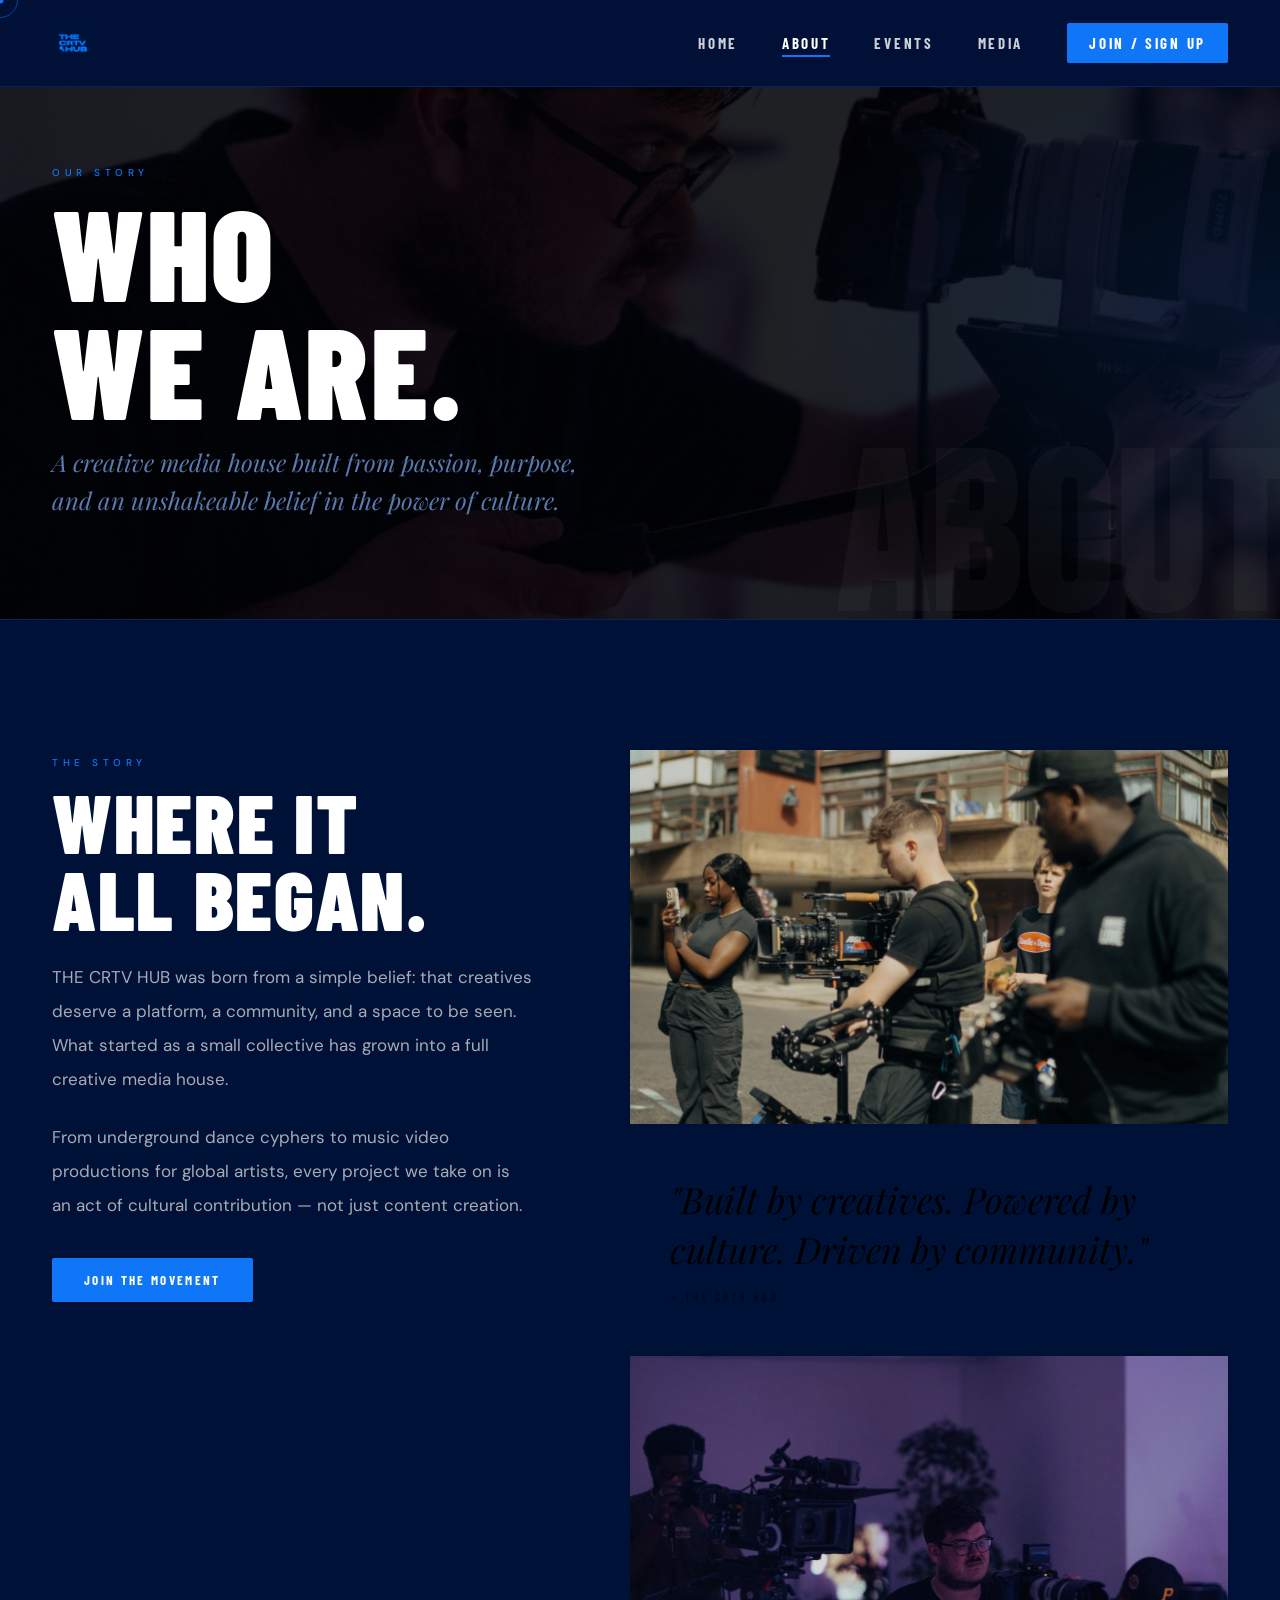
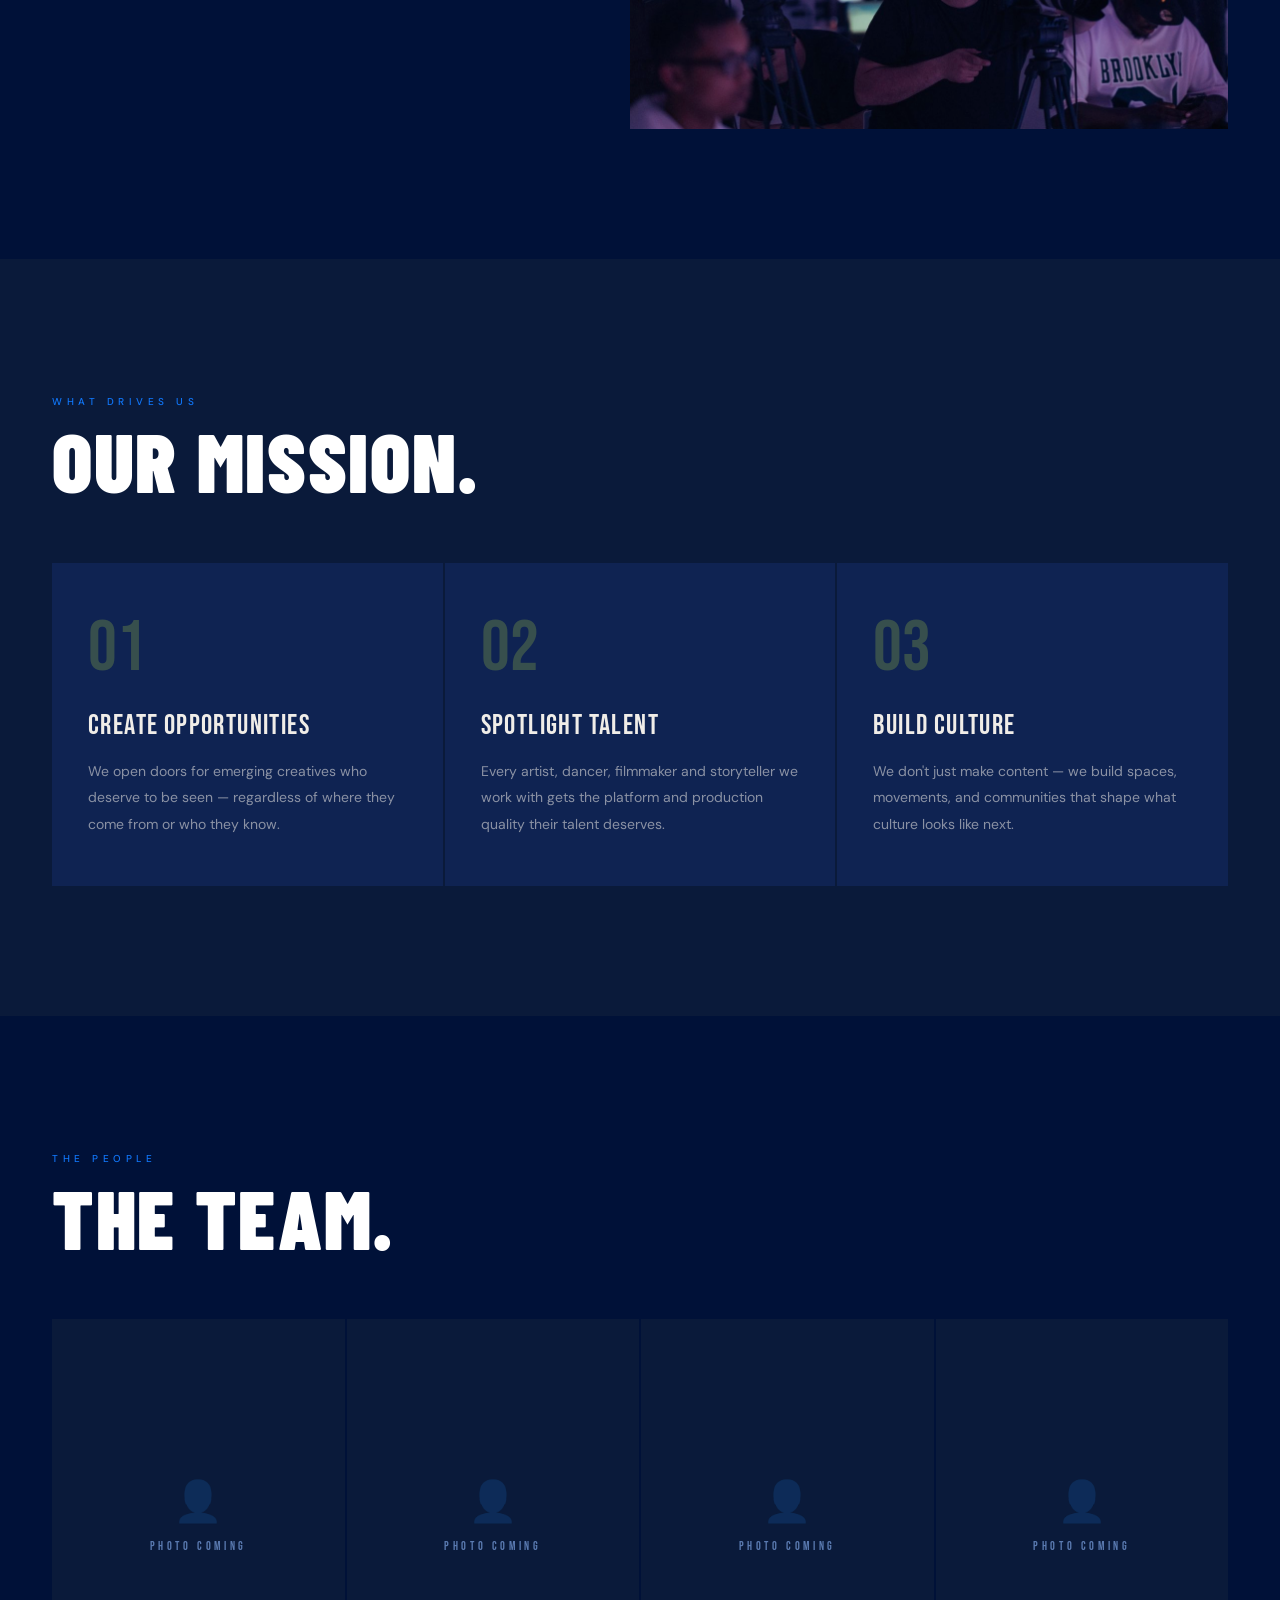
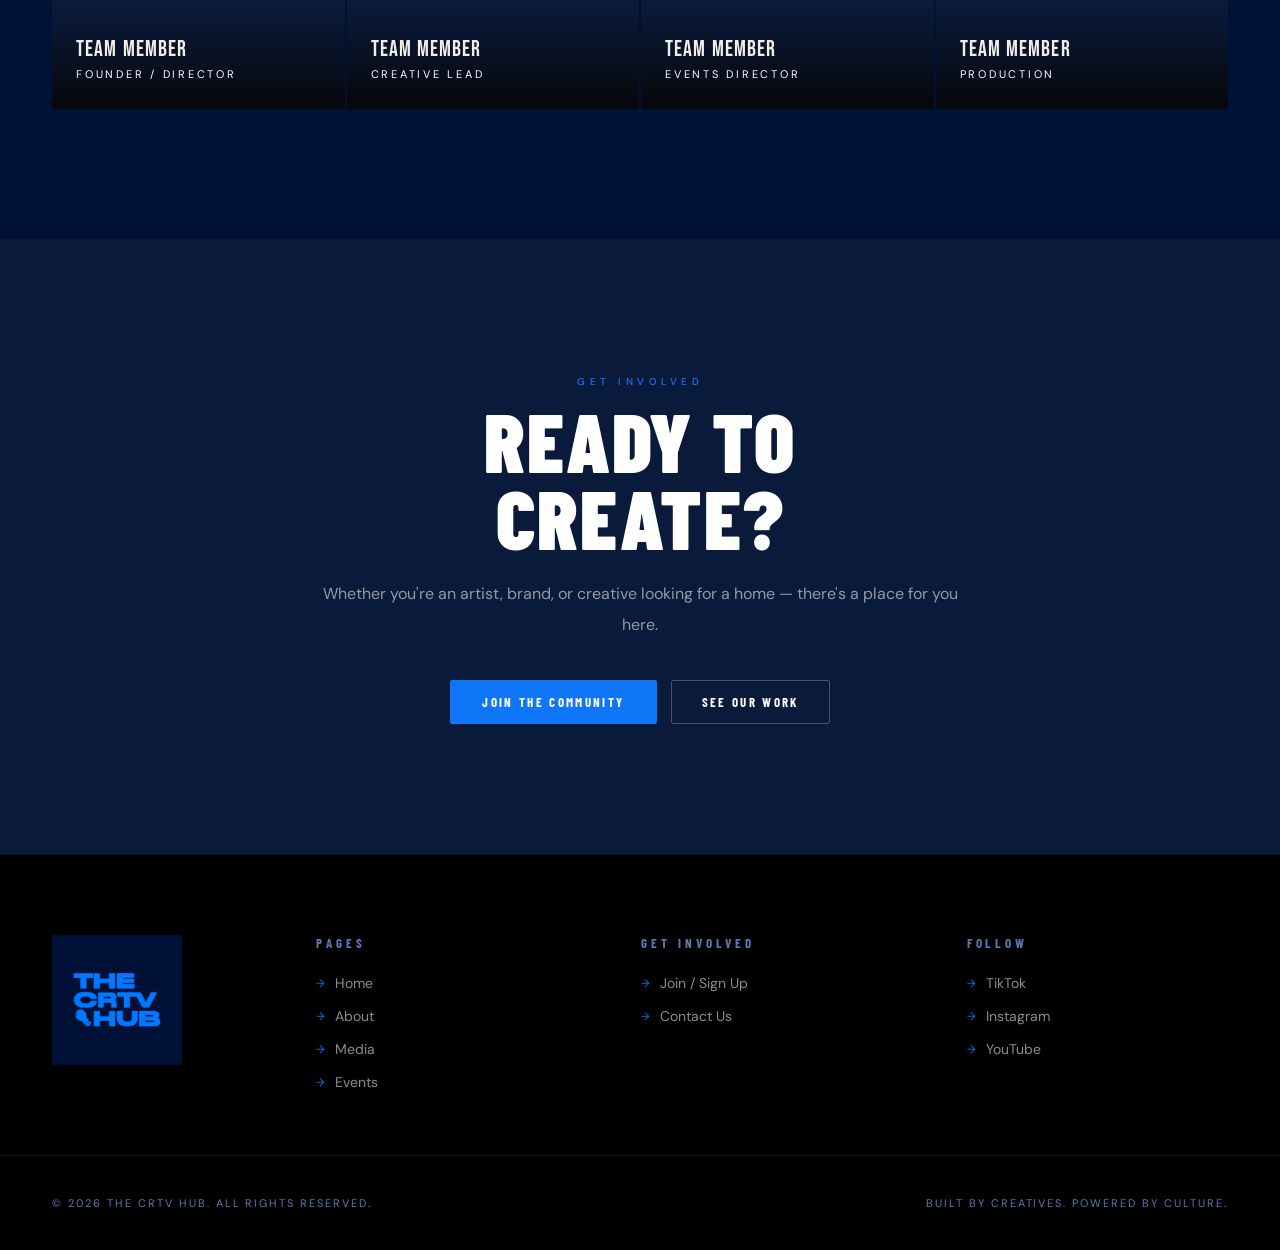
==== about.html @ 64f49d3c "Wire real photos into about.html" ====
<!DOCTYPE html>
<html lang="en">
<head>
<meta charset="UTF-8"><meta name="viewport" content="width=device-width, initial-scale=1.0">
<title>THE CRTV HUB — About</title>
<link rel="preconnect" href="https://fonts.googleapis.com">
<link href="https://fonts.googleapis.com/css2?family=Bebas+Neue&family=DM+Sans:wght@300;400;500&family=Playfair+Display:ital@1&display=swap" rel="stylesheet">
<link rel="stylesheet" href="shared.css">
<style>
#nav { background: rgba(6,6,6,.97); border-bottom: 1px solid var(--grey2); }
.page-hero { padding: 160px 0 100px; border-bottom: 1px solid var(--grey2); position:relative; overflow:hidden; }
.page-hero-bg { position:absolute; inset:0; background-size:cover; background-position:center; filter:brightness(.15); }
.page-hero-bg::after { content:''; position:absolute; inset:0; background:repeating-linear-gradient(0deg,transparent,transparent 2px,rgba(255,255,255,.012) 2px,rgba(255,255,255,.012) 4px); }
.page-hero-label { font-family:'Bebas Neue',sans-serif; font-size:clamp(120px,18vw,220px); line-height:.85; letter-spacing:.02em; text-transform:uppercase; color:rgba(240,237,232,.04); position:absolute; bottom:-20px; right:-10px; pointer-events:none; white-space:nowrap; }

/* STORY */
#story { padding:130px 0; }
.story-grid { display:grid; grid-template-columns:1fr 1.2fr; gap:80px; align-items:start; }
.story-text { position:sticky; top:130px; }
.story-text p { font-size:17px; line-height:2; color:rgba(240,237,232,.7); margin-top:24px; margin-bottom:24px; max-width:480px; }
.story-visual { display:flex; flex-direction:column; gap:2px; }
.story-img { width:100%; aspect-ratio:16/10; object-fit:cover; filter:brightness(.85); transition:filter .4s; }
.story-img:hover { filter:brightness(1); }
.story-quote { background:var(--lime); padding:48px 40px; }
.story-quote blockquote { font-family:'Playfair Display',serif; font-style:italic; font-size:clamp(22px,3vw,36px); color:var(--black); line-height:1.4; }
.story-quote cite { display:block; margin-top:16px; font-family:'Bebas Neue',sans-serif; font-size:12px; letter-spacing:.3em; color:rgba(0,0,0,.5); font-style:normal; }

/* MISSION */
#mission { background:var(--grey1); padding:130px 0; }
.mission-cols { display:grid; grid-template-columns:repeat(3,1fr); gap:2px; margin-top:64px; }
.mission-card { background:var(--grey2); padding:48px 36px; border-top:2px solid transparent; transition:border-color .3s; }
.mission-card:hover { border-color:var(--lime); }
.mission-num { font-family:'Bebas Neue',sans-serif; font-size:72px; color:rgba(216,255,62,.2); line-height:1; margin-bottom:24px; }
.mission-title { font-family:'Bebas Neue',sans-serif; font-size:28px; letter-spacing:.05em; color:var(--offwhite); margin-bottom:16px; }
.mission-body { font-size:14px; line-height:1.9; color:rgba(240,237,232,.55); }

/* TEAM */
#team { padding:130px 0; }
.team-grid { display:grid; grid-template-columns:repeat(4,1fr); gap:2px; margin-top:64px; }
.team-card { position:relative; overflow:hidden; aspect-ratio:3/4; }
.team-card img { width:100%; height:100%; object-fit:cover; filter:grayscale(.6) brightness(.8); transition:filter .4s,transform .5s; }
.team-card:hover img { filter:grayscale(0) brightness(.9); transform:scale(1.04); }
.team-info { position:absolute; bottom:0; left:0; right:0; padding:28px 24px; background:linear-gradient(to top,rgba(6,6,6,.92) 0%,transparent 100%); }
.team-name { font-family:'Bebas Neue',sans-serif; font-size:22px; letter-spacing:.05em; color:var(--offwhite); }
.team-role { font-size:11px; letter-spacing:.25em; text-transform:uppercase; color:var(--lime); margin-top:4px; }
.team-ph { width:100%; height:100%; object-fit:cover; }

/* PLACEHOLDER team card */
.team-ph-box { background:var(--grey1); aspect-ratio:3/4; display:flex; flex-direction:column; align-items:center; justify-content:center; gap:12px; }
.team-ph-box .ph-icon { font-size:40px; opacity:.2; }
.team-ph-box .ph-lbl { font-family:'Bebas Neue',sans-serif; font-size:12px; letter-spacing:.3em; color:var(--muted); }

/* JOIN CTA */
#about-cta { background:var(--grey1); padding:130px 0; text-align:center; }
.about-cta-inner { max-width:640px; margin:0 auto; }
.about-cta-inner p { font-size:16px; line-height:1.9; color:rgba(240,237,232,.6); margin:24px 0 40px; }
.btn-row { display:flex; gap:14px; justify-content:center; flex-wrap:wrap; }

@media(max-width:960px){
  .story-grid { grid-template-columns:1fr; gap:48px; }
  .story-text { position:static; }
  .mission-cols { grid-template-columns:1fr; }
  .team-grid { grid-template-columns:1fr 1fr; }
}
</style>
</head>
<body>
<div id="dot"></div><div id="ring"></div>
<nav id="nav" class="solid">
  <a class="nav-logo" href="index.html"><img src="assets/logo-primary-white.png"  alt="CRTV"></a>
  <ul class="nav-links">
    <li><a href="index.html">HOME</a></li><li><a href="about.html">ABOUT</a></li>
    <li><a href="events.html">EVENTS</a></li><li><a href="media.html">MEDIA</a></li>
    <li><a href="join.html" class="nav-cta">JOIN / SIGN UP</a></li>
  </ul>
  <div class="burger" id="burger"><span></span><span></span><span></span></div>
</nav>
<div id="mob-nav">
  <a href="index.html">HOME</a><a href="about.html">ABOUT</a>
  <a href="events.html">EVENTS</a><a href="media.html">MEDIA</a>
  <a href="join.html">JOIN / SIGN UP</a>
</div>

<!-- PAGE HERO -->
<section class="page-hero">
  <div class="page-hero-bg" style="background-image:url('assets/about-hero.jpg')"></div>
  <div class="container" style="position:relative;z-index:2;">
    <span class="eyebrow">Our Story</span>
    <h1 class="display-title" style="font-size:clamp(72px,10vw,140px);">Who<br>We Are.</h1>
    <p class="serif-sub" style="max-width:560px;">A creative media house built from passion, purpose, and an unshakeable belief in the power of culture.</p>
  </div>
  <div class="page-hero-label">ABOUT</div>
</section>

<!-- STORY -->
<section id="story">
  <div class="container">
    <div class="story-grid">
      <div class="story-text rev">
        <span class="eyebrow">The Story</span>
        <h2 class="display-title">Where it<br>all began.</h2>
        <p>THE CRTV HUB was born from a simple belief: that creatives deserve a platform, a community, and a space to be seen. What started as a small collective has grown into a full creative media house.</p>
        <p>From underground dance cyphers to music video productions for global artists, every project we take on is an act of cultural contribution — not just content creation.</p>
        <a href="join.html" class="btn-fill" style="margin-top:12px;">JOIN THE MOVEMENT</a>
      </div>
      <div class="story-visual rev d1">
        <img class="story-img" src="assets/about-1.jpg" alt="CRTV Story">
        <div class="story-quote">
          <blockquote>"Built by creatives. Powered by culture. Driven by community."</blockquote>
          <cite>— THE CRTV HUB</cite>
        </div>
        <img class="story-img" src="assets/about-2.jpg" alt="CRTV Culture">
      </div>
    </div>
  </div>
</section>

<!-- MISSION -->
<section id="mission">
  <div class="container">
    <div class="rev"><span class="eyebrow">What Drives Us</span><h2 class="display-title">Our Mission.</h2></div>
    <div class="mission-cols">
      <div class="mission-card rev">
        <div class="mission-num">01</div>
        <div class="mission-title">Create Opportunities</div>
        <div class="mission-body">We open doors for emerging creatives who deserve to be seen — regardless of where they come from or who they know.</div>
      </div>
      <div class="mission-card rev d1">
        <div class="mission-num">02</div>
        <div class="mission-title">Spotlight Talent</div>
        <div class="mission-body">Every artist, dancer, filmmaker and storyteller we work with gets the platform and production quality their talent deserves.</div>
      </div>
      <div class="mission-card rev d2">
        <div class="mission-num">03</div>
        <div class="mission-title">Build Culture</div>
        <div class="mission-body">We don't just make content — we build spaces, movements, and communities that shape what culture looks like next.</div>
      </div>
    </div>
  </div>
</section>

<!-- TEAM -->
<section id="team">
  <div class="container">
    <div class="rev"><span class="eyebrow">The People</span><h2 class="display-title">The Team.</h2></div>
    <div class="team-grid">
      <div class="team-card rev">
        <div class="team-ph-box"><div class="ph-icon">👤</div><div class="ph-lbl">PHOTO COMING</div></div>
        <div class="team-info"><div class="team-name">Team Member</div><div class="team-role">Founder / Director</div></div>
      </div>
      <div class="team-card rev d1">
        <div class="team-ph-box"><div class="ph-icon">👤</div><div class="ph-lbl">PHOTO COMING</div></div>
        <div class="team-info"><div class="team-name">Team Member</div><div class="team-role">Creative Lead</div></div>
      </div>
      <div class="team-card rev d2">
        <div class="team-ph-box"><div class="ph-icon">👤</div><div class="ph-lbl">PHOTO COMING</div></div>
        <div class="team-info"><div class="team-name">Team Member</div><div class="team-role">Events Director</div></div>
      </div>
      <div class="team-card rev d3">
        <div class="team-ph-box"><div class="ph-icon">👤</div><div class="ph-lbl">PHOTO COMING</div></div>
        <div class="team-info"><div class="team-name">Team Member</div><div class="team-role">Production</div></div>
      </div>
    </div>
  </div>
</section>

<!-- CTA -->
<section id="about-cta">
  <div class="about-cta-inner rev">
    <span class="eyebrow">Get Involved</span>
    <h2 class="display-title">Ready to<br>create?</h2>
    <p>Whether you're an artist, brand, or creative looking for a home — there's a place for you here.</p>
    <div class="btn-row">
      <a href="join.html" class="btn-fill">JOIN THE COMMUNITY</a>
      <a href="media.html" class="btn-ghost">SEE OUR WORK</a>
    </div>
  </div>
</section>

<!-- FOOTER -->
<footer>
  <div class="footer-inner">
    <div class="footer-logo"><img src="assets/logo-primary-white.png"  alt="CRTV Hub"></div>
    <div class="ft-col"><h5>PAGES</h5><ul><li><a href="index.html">Home</a></li><li><a href="about.html">About</a></li><li><a href="media.html">Media</a></li><li><a href="events.html">Events</a></li></ul></div>
    <div class="ft-col"><h5>GET INVOLVED</h5><ul><li><a href="join.html">Join / Sign Up</a></li><li><a href="mailto:thecreativehub.hq@gmail.com">Contact Us</a></li></ul></div>
    <div class="ft-col"><h5>FOLLOW</h5><ul><li><a href="http://tiktok.com/@thecreativehubagency" target="_blank">TikTok</a></li><li><a href="https://www.instagram.com/thecrtvhubuk" target="_blank">Instagram</a></li><li><a href="https://www.youtube.com/@thecrtvhub" target="_blank">YouTube</a></li></ul></div>
  </div>
  <div class="footer-bottom"><span class="ft-copy">© 2026 The CRTV Hub. All rights reserved.</span><span class="ft-copy">Built by Creatives. Powered by Culture.</span></div>
</footer>
<script src="shared.js"></script>
</body></html>
---- shared.css ----
/* ── CRTV HUB — SHARED STYLES ── */
/* Brand Bible colours: #001138 (dark navy), #1076F8 (electric blue), #fff, #000 */
/* Fonts: Stretch Pro (display) → Barlow Condensed Bold as web fallback, Made Outer Sans → DM Sans */

@import url('https://fonts.googleapis.com/css2?family=Barlow+Condensed:wght@700;800;900&family=DM+Sans:ital,wght@0,300;0,400;0,500;1,300&family=Playfair+Display:ital@1&display=swap');

*, *::before, *::after { margin: 0; padding: 0; box-sizing: border-box; }
html { scroll-behavior: smooth; }

:root {
  --navy:     #001138;
  --blue:     #1076F8;
  --blue-dim: #0a55c4;
  --blue-glow:rgba(16,118,248,.18);
  --white:    #ffffff;
  --offwhite: #f0ede8;
  --black:    #000000;
  --grey1:    #0a1a3a;   /* dark navy tint */
  --grey2:    #0f2352;   /* mid navy */
  --grey3:    #1a3370;   /* lighter navy */
  --muted:    #5a7ab0;   /* desaturated blue */
  --accent:   var(--blue);
}

body {
  background: var(--navy);
  color: var(--white);
  font-family: 'DM Sans', sans-serif;
  overflow-x: hidden;
  cursor: none;
}
a { text-decoration: none; color: inherit; }
img { display: block; max-width: 100%; }

/* ── CURSOR ── */
#dot {
  width: 7px; height: 7px; background: var(--blue);
  border-radius: 50%; position: fixed; top: 0; left: 0;
  pointer-events: none; z-index: 9999;
  transform: translate(-50%,-50%);
}
#ring {
  width: 36px; height: 36px;
  border: 1.5px solid rgba(16,118,248,.5);
  border-radius: 50%; position: fixed; top: 0; left: 0;
  pointer-events: none; z-index: 9998;
  transform: translate(-50%,-50%);
  transition: width .25s, height .25s, border-color .25s;
}
body.hovering #ring { width: 58px; height: 58px; border-color: var(--blue); }

/* ── NAV ── */
#nav {
  position: fixed; top: 0; left: 0; right: 0; z-index: 500;
  display: flex; align-items: center; justify-content: space-between;
  padding: 22px 52px;
  background: linear-gradient(to bottom, rgba(0,17,56,.95) 0%, transparent 100%);
  transition: background .35s, padding .35s;
}
#nav.scrolled {
  background: rgba(0,17,56,.98);
  padding: 14px 52px;
  border-bottom: 1px solid rgba(16,118,248,.2);
}
#nav.solid {
  background: rgba(0,17,56,.98);
  border-bottom: 1px solid rgba(16,118,248,.2);
}
.nav-logo img { height: 42px; }
.nav-links { display: flex; align-items: center; list-style: none; gap: 44px; }
.nav-links a {
  font-family: 'Barlow Condensed', sans-serif;
  font-weight: 700; font-size: 15px; letter-spacing: .18em;
  text-transform: uppercase;
  color: rgba(255,255,255,.8); position: relative; transition: color .2s;
}
.nav-links a::after {
  content: ''; position: absolute; bottom: -5px; left: 0;
  height: 2px; width: 0; background: var(--blue); transition: width .3s;
}
.nav-links a:hover, .nav-links a.active { color: var(--white); }
.nav-links a:hover::after, .nav-links a.active::after { width: 100%; }
.nav-cta {
  background: var(--blue) !important;
  color: var(--white) !important;
  padding: 11px 22px !important;
  border-radius: 2px;
}
.nav-cta::after { display: none !important; }
.nav-cta:hover { background: var(--blue-dim) !important; opacity: 1 !important; }

/* hamburger */
.burger { display: none; flex-direction: column; gap: 5px; cursor: none; }
.burger span { display: block; width: 22px; height: 2px; background: var(--white); transition: all .3s; }
.burger.open span:nth-child(1) { transform: rotate(45deg) translate(5px,5px); }
.burger.open span:nth-child(2) { opacity: 0; }
.burger.open span:nth-child(3) { transform: rotate(-45deg) translate(5px,-5px); }

/* mobile nav */
#mob-nav {
  display: none; position: fixed; inset: 0;
  background: var(--navy); z-index: 490;
  flex-direction: column; align-items: center; justify-content: center; gap: 28px;
}
#mob-nav.open { display: flex; }
#mob-nav a {
  font-family: 'Barlow Condensed', sans-serif;
  font-weight: 800; font-size: 52px; letter-spacing: .04em;
  text-transform: uppercase; color: var(--white); transition: color .2s;
}
#mob-nav a:hover { color: var(--blue); }

/* ── FOOTER ── */
footer {
  background: var(--black);
  padding: 80px 0 40px;
  border-top: 1px solid rgba(16,118,248,.2);
}
.footer-inner {
  max-width: 1380px; margin: 0 auto; padding: 0 52px;
  display: grid; grid-template-columns: 200px 1fr 1fr 1fr;
  gap: 64px; padding-bottom: 64px; margin-bottom: 40px;
  border-bottom: 1px solid rgba(255,255,255,.08);
}
.footer-logo img { width: 130px; }
.ft-col h5 {
  font-family: 'Barlow Condensed', sans-serif;
  font-weight: 700; font-size: 13px; letter-spacing: .3em;
  text-transform: uppercase; color: var(--muted); margin-bottom: 20px;
}
.ft-col ul { list-style: none; display: flex; flex-direction: column; gap: 12px; }
.ft-col a {
  font-size: 14px; color: rgba(255,255,255,.55);
  display: inline-flex; align-items: center; gap: 10px; transition: color .2s, gap .2s;
}
.ft-col a::before { content: '→'; font-size: 11px; color: var(--blue); }
.ft-col a:hover { color: var(--blue); gap: 16px; }
.footer-bottom {
  max-width: 1380px; margin: 0 auto; padding: 0 52px;
  display: flex; align-items: center; justify-content: space-between;
}
.ft-copy {
  font-size: 11px; letter-spacing: .18em;
  text-transform: uppercase; color: var(--muted);
}

/* ── TICKER ── */
.ticker-wrap {
  overflow: hidden;
  border-top: 1px solid rgba(16,118,248,.25);
  border-bottom: 1px solid rgba(16,118,248,.25);
  padding: 13px 0;
}
.ticker-wrap.inv { background: var(--blue); border-color: var(--blue); }
.ticker-row { display: flex; white-space: nowrap; animation: roll 22s linear infinite; }
.ticker-wrap.inv .ticker-row { animation-direction: reverse; animation-duration: 16s; }
@keyframes roll { to { transform: translateX(-50%); } }
.t-item {
  font-family: 'Barlow Condensed', sans-serif;
  font-weight: 700; font-size: 14px; letter-spacing: .28em;
  text-transform: uppercase;
  color: rgba(16,118,248,.5);
  padding: 0 28px;
  display: inline-flex; align-items: center; gap: 28px;
}
.t-item::after { content: '◆'; font-size: 7px; color: var(--blue); }
.ticker-wrap.inv .t-item { color: rgba(0,17,56,.7); }
.ticker-wrap.inv .t-item::after { color: rgba(0,17,56,.4); }

/* ── SHARED UTILS ── */
.container { max-width: 1380px; margin: 0 auto; padding: 0 52px; }
.eyebrow {
  display: inline-block; font-family: 'DM Sans', sans-serif;
  font-size: 10px; font-weight: 500; letter-spacing: .45em;
  text-transform: uppercase; color: var(--blue); margin-bottom: 14px;
}
.display-title {
  font-family: 'Barlow Condensed', sans-serif;
  font-weight: 900;
  font-size: clamp(48px, 6.5vw, 96px);
  line-height: .92; letter-spacing: .02em; text-transform: uppercase;
}
.serif-sub {
  font-family: 'Playfair Display', serif; font-style: italic;
  font-size: clamp(17px, 2vw, 24px); color: var(--muted);
  margin-top: 14px; line-height: 1.6;
}

/* BUTTONS */
.btn-fill {
  font-family: 'Barlow Condensed', sans-serif;
  font-weight: 700; font-size: 13px; letter-spacing: .18em; text-transform: uppercase;
  color: var(--white); background: var(--blue);
  padding: 14px 32px;
  display: inline-flex; align-items: center; gap: 8px; cursor: none;
  position: relative; overflow: hidden; transition: transform .2s, background .2s;
  border-radius: 2px;
}
.btn-fill::after {
  content: ''; position: absolute; inset: 0;
  background: rgba(255,255,255,.2);
  transform: translateX(-110%) skewX(-15deg);
  transition: transform .35s;
}
.btn-fill:hover::after { transform: translateX(110%) skewX(-15deg); }
.btn-fill:hover { transform: scale(1.03); background: var(--blue-dim); }

.btn-ghost {
  font-family: 'Barlow Condensed', sans-serif;
  font-weight: 700; font-size: 13px; letter-spacing: .18em; text-transform: uppercase;
  color: var(--white);
  border: 1.5px solid rgba(255,255,255,.25);
  padding: 13px 30px;
  display: inline-flex; align-items: center; gap: 8px; cursor: none;
  transition: border-color .25s, color .25s; border-radius: 2px;
}
.btn-ghost:hover { border-color: var(--blue); color: var(--blue); }

/* PAGE HERO (inner pages) */
.page-hero {
  padding: 160px 0 90px;
  border-bottom: 1px solid rgba(16,118,248,.2);
  position: relative; overflow: hidden;
  background: linear-gradient(135deg, var(--navy) 0%, #001a4a 100%);
}
.page-hero::after {
  content: '';
  position: absolute; top: 0; right: 0; bottom: 0; width: 40%;
  background: radial-gradient(ellipse at right center, rgba(16,118,248,.15) 0%, transparent 70%);
  pointer-events: none;
}
.page-hero-label {
  font-family: 'Barlow Condensed', sans-serif;
  font-weight: 900;
  font-size: clamp(100px, 18vw, 220px);
  line-height: .85; letter-spacing: .02em; text-transform: uppercase;
  color: rgba(16,118,248,.06);
  position: absolute; bottom: -20px; right: -10px;
  pointer-events: none; white-space: nowrap;
}

/* SCROLL REVEAL */
.rev { opacity: 0; transform: translateY(36px); transition: opacity .8s ease, transform .8s ease; }
.rev.in { opacity: 1; transform: none; }
.rev.d1 { transition-delay: .12s; }
.rev.d2 { transition-delay: .24s; }
.rev.d3 { transition-delay: .36s; }

/* CARD BASE */
.card-dark {
  background: var(--grey1);
  border: 1px solid rgba(16,118,248,.1);
  transition: border-color .3s, background .3s;
}
.card-dark:hover { border-color: rgba(16,118,248,.4); background: var(--grey2); }

/* RESPONSIVE */
@media (max-width: 960px) {
  #nav, #nav.scrolled { padding: 16px 24px; }
  .nav-links { display: none; }
  .burger { display: flex; }
  .container { padding: 0 24px; }
  .footer-inner { grid-template-columns: 1fr 1fr; gap: 40px; padding-left: 24px; padding-right: 24px; }
  .footer-bottom { padding: 0 24px; }
}
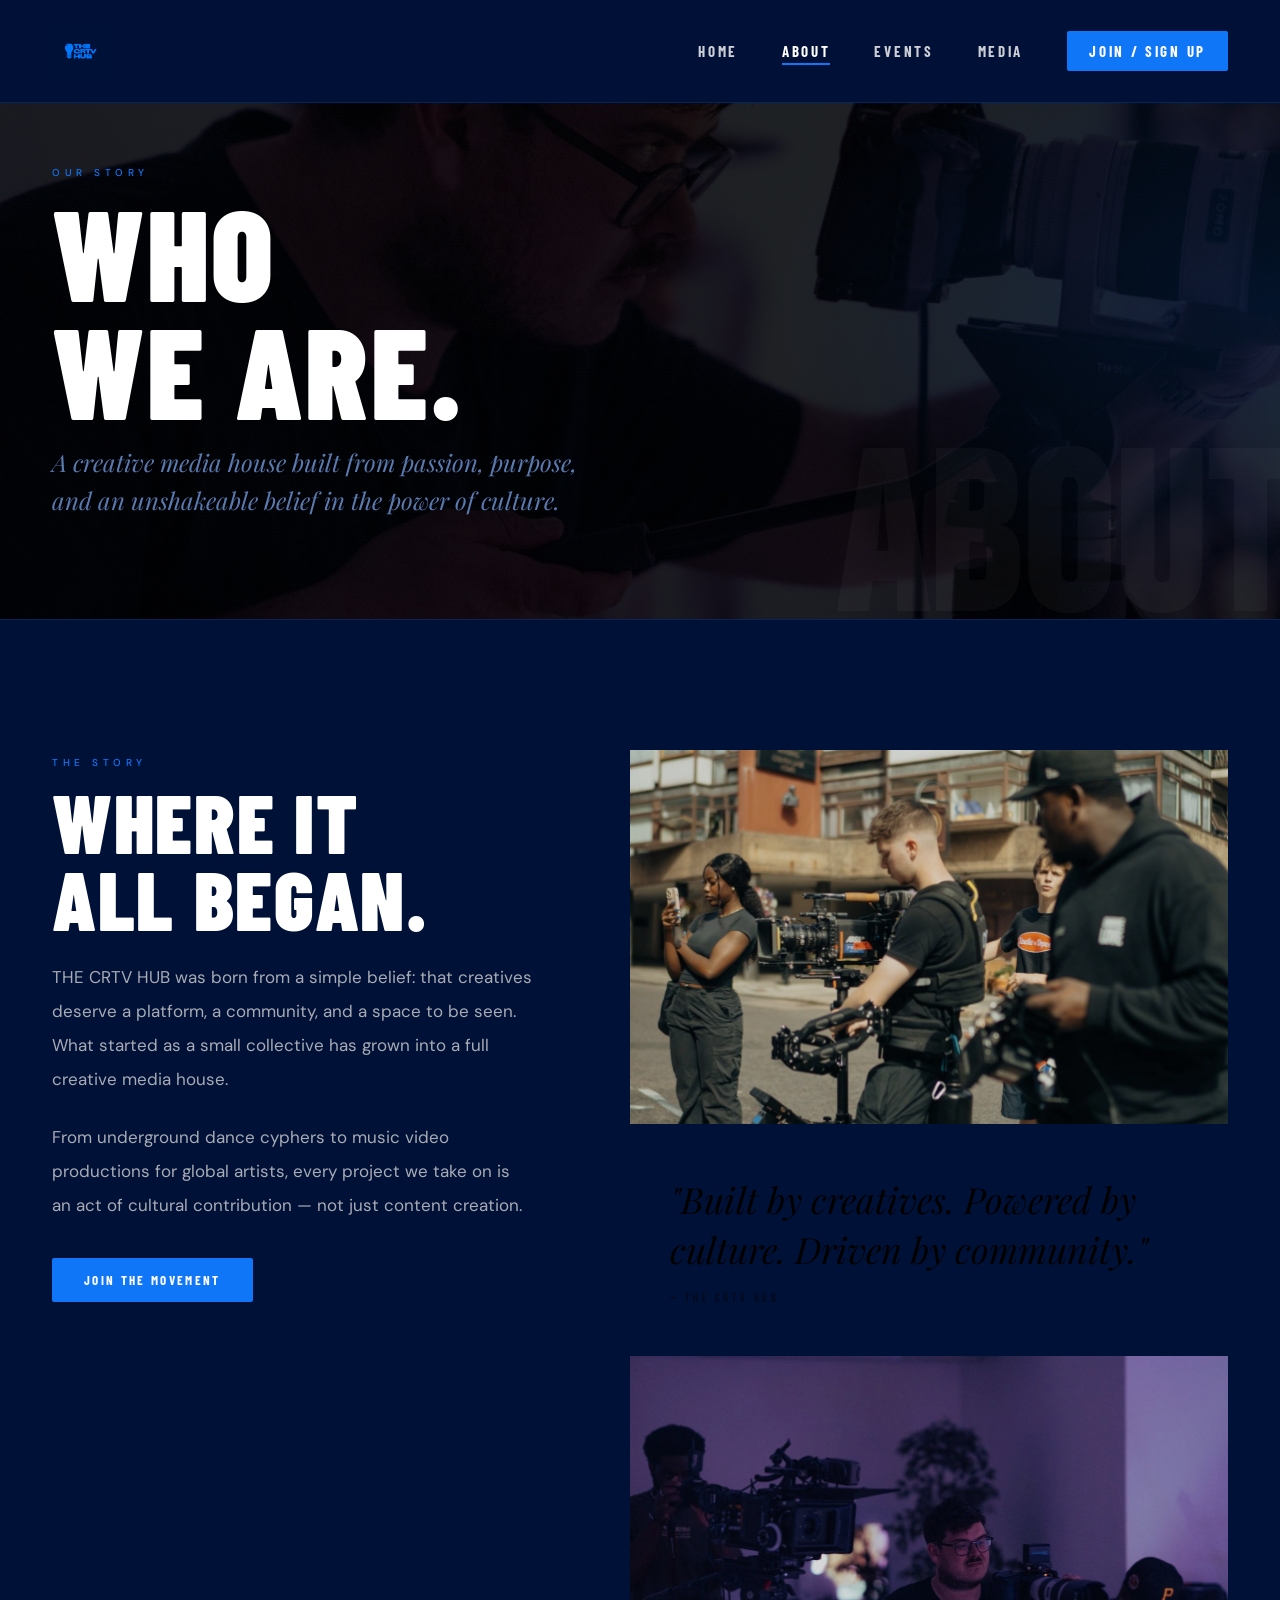
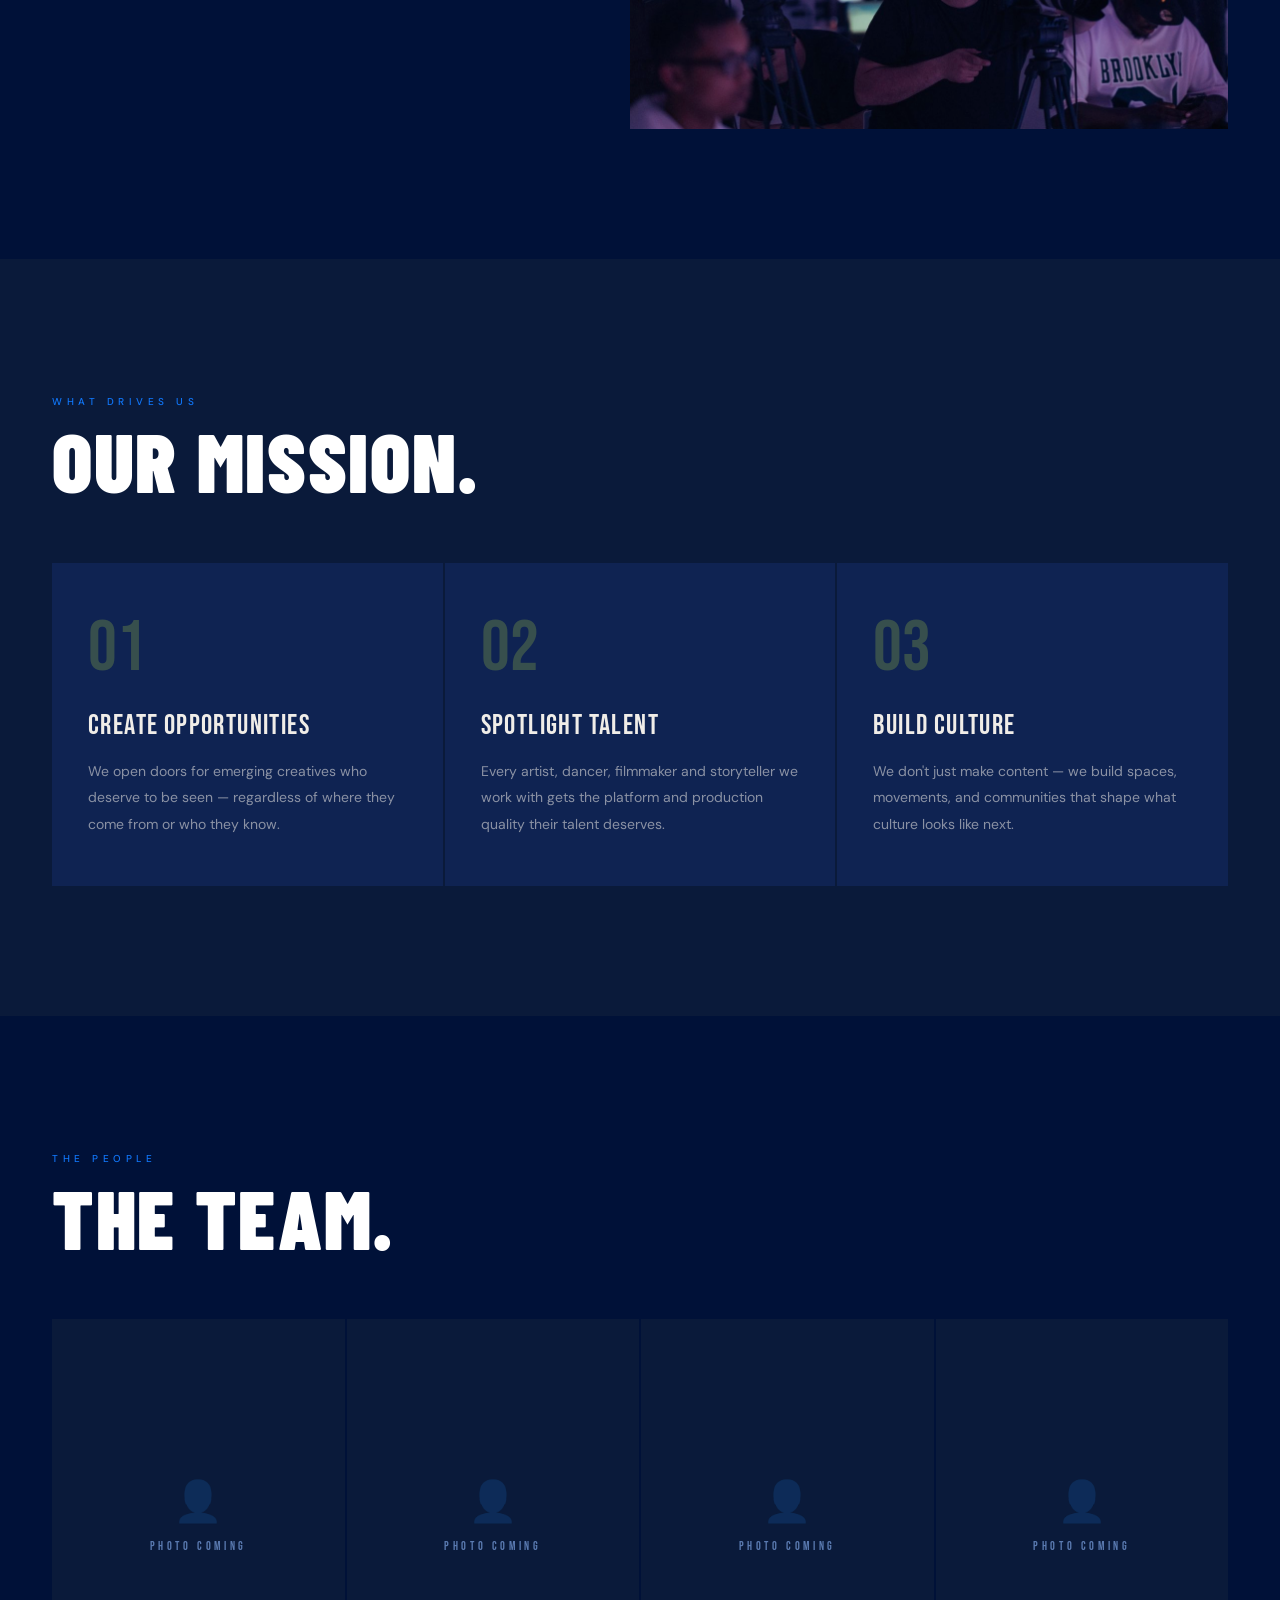
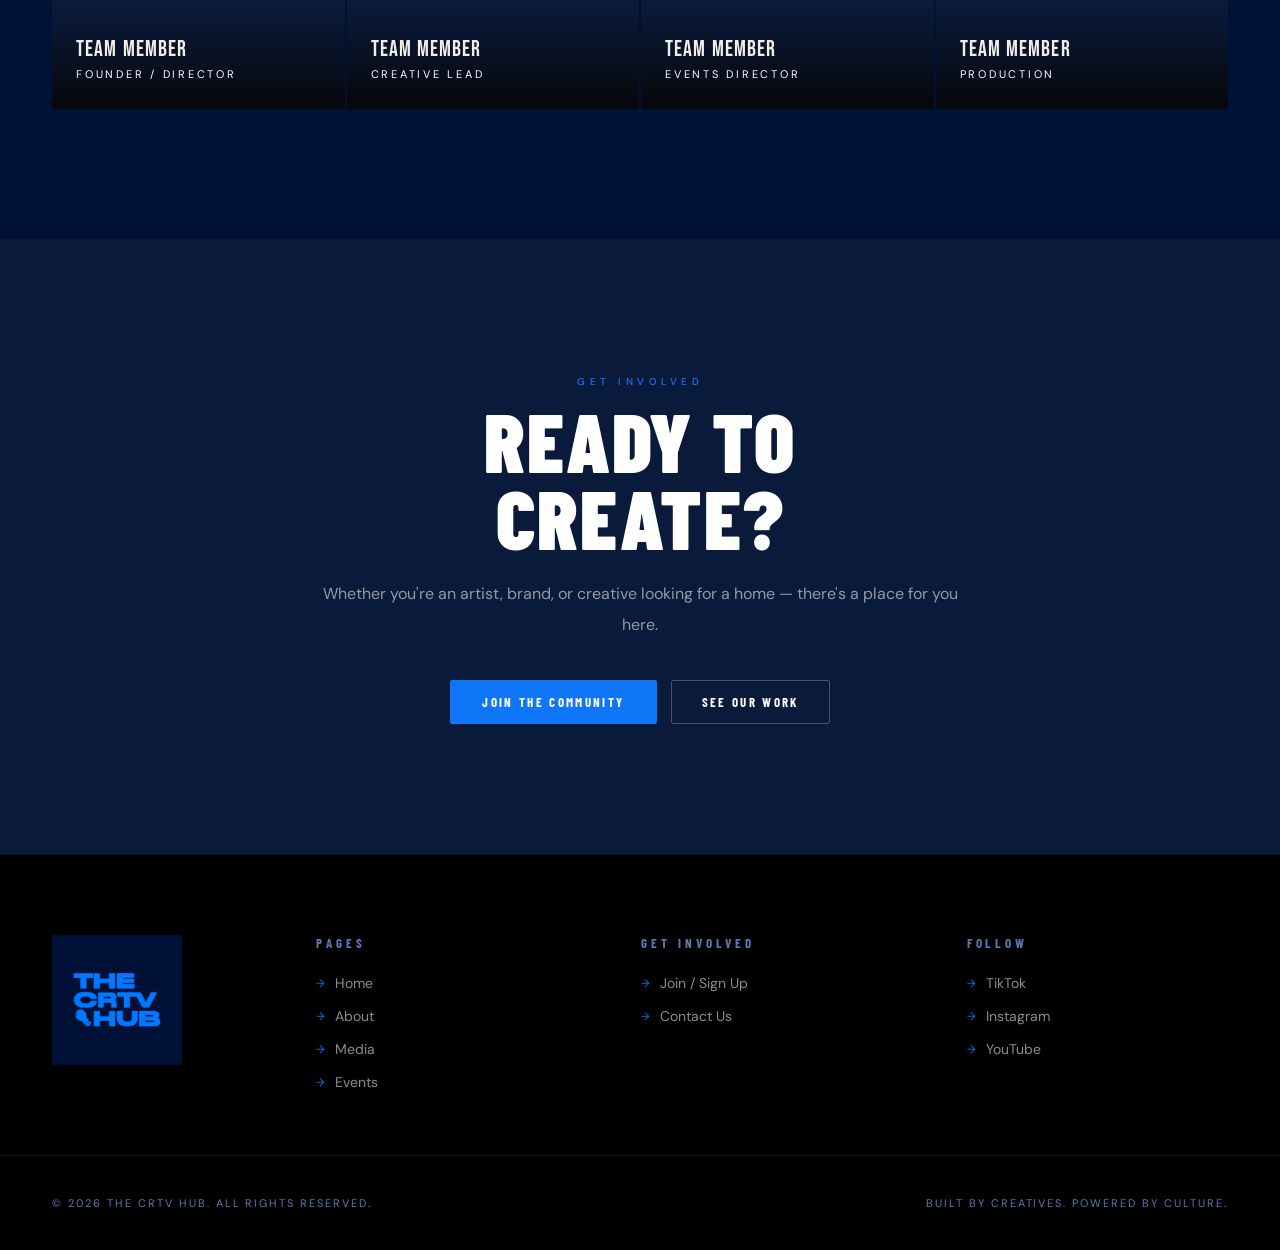
==== commit 6018c7b6: "Use real CRTV logo PNG in nav + splash: about.html" ====
--- a/about.html
+++ b/about.html
@@ -67,7 +67,9 @@
 <body>
 <div id="dot"></div><div id="ring"></div>
 <nav id="nav" class="solid">
-  <a class="nav-logo" href="index.html"><img src="assets/logo-primary-white.png"  alt="CRTV"></a>
+  <a class="nav-logo" href="index.html">
+    <img src="assets/logo-stacked-white.png" alt="THE CRTV HUB" style="height:58px;width:auto;display:block;">
+  </a>
   <ul class="nav-links">
     <li><a href="index.html">HOME</a></li><li><a href="about.html">ABOUT</a></li>
     <li><a href="events.html">EVENTS</a></li><li><a href="media.html">MEDIA</a></li>
--- a/shared.css
+++ b/shared.css
@@ -27,27 +27,11 @@
   color: var(--white);
   font-family: 'DM Sans', sans-serif;
   overflow-x: hidden;
-  cursor: none;
 }
 a { text-decoration: none; color: inherit; }
 img { display: block; max-width: 100%; }
 
-/* ── CURSOR ── */
-#dot {
-  width: 7px; height: 7px; background: var(--blue);
-  border-radius: 50%; position: fixed; top: 0; left: 0;
-  pointer-events: none; z-index: 9999;
-  transform: translate(-50%,-50%);
-}
-#ring {
-  width: 36px; height: 36px;
-  border: 1.5px solid rgba(16,118,248,.5);
-  border-radius: 50%; position: fixed; top: 0; left: 0;
-  pointer-events: none; z-index: 9998;
-  transform: translate(-50%,-50%);
-  transition: width .25s, height .25s, border-color .25s;
-}
-body.hovering #ring { width: 58px; height: 58px; border-color: var(--blue); }
+
 
 /* ── NAV ── */
 #nav {
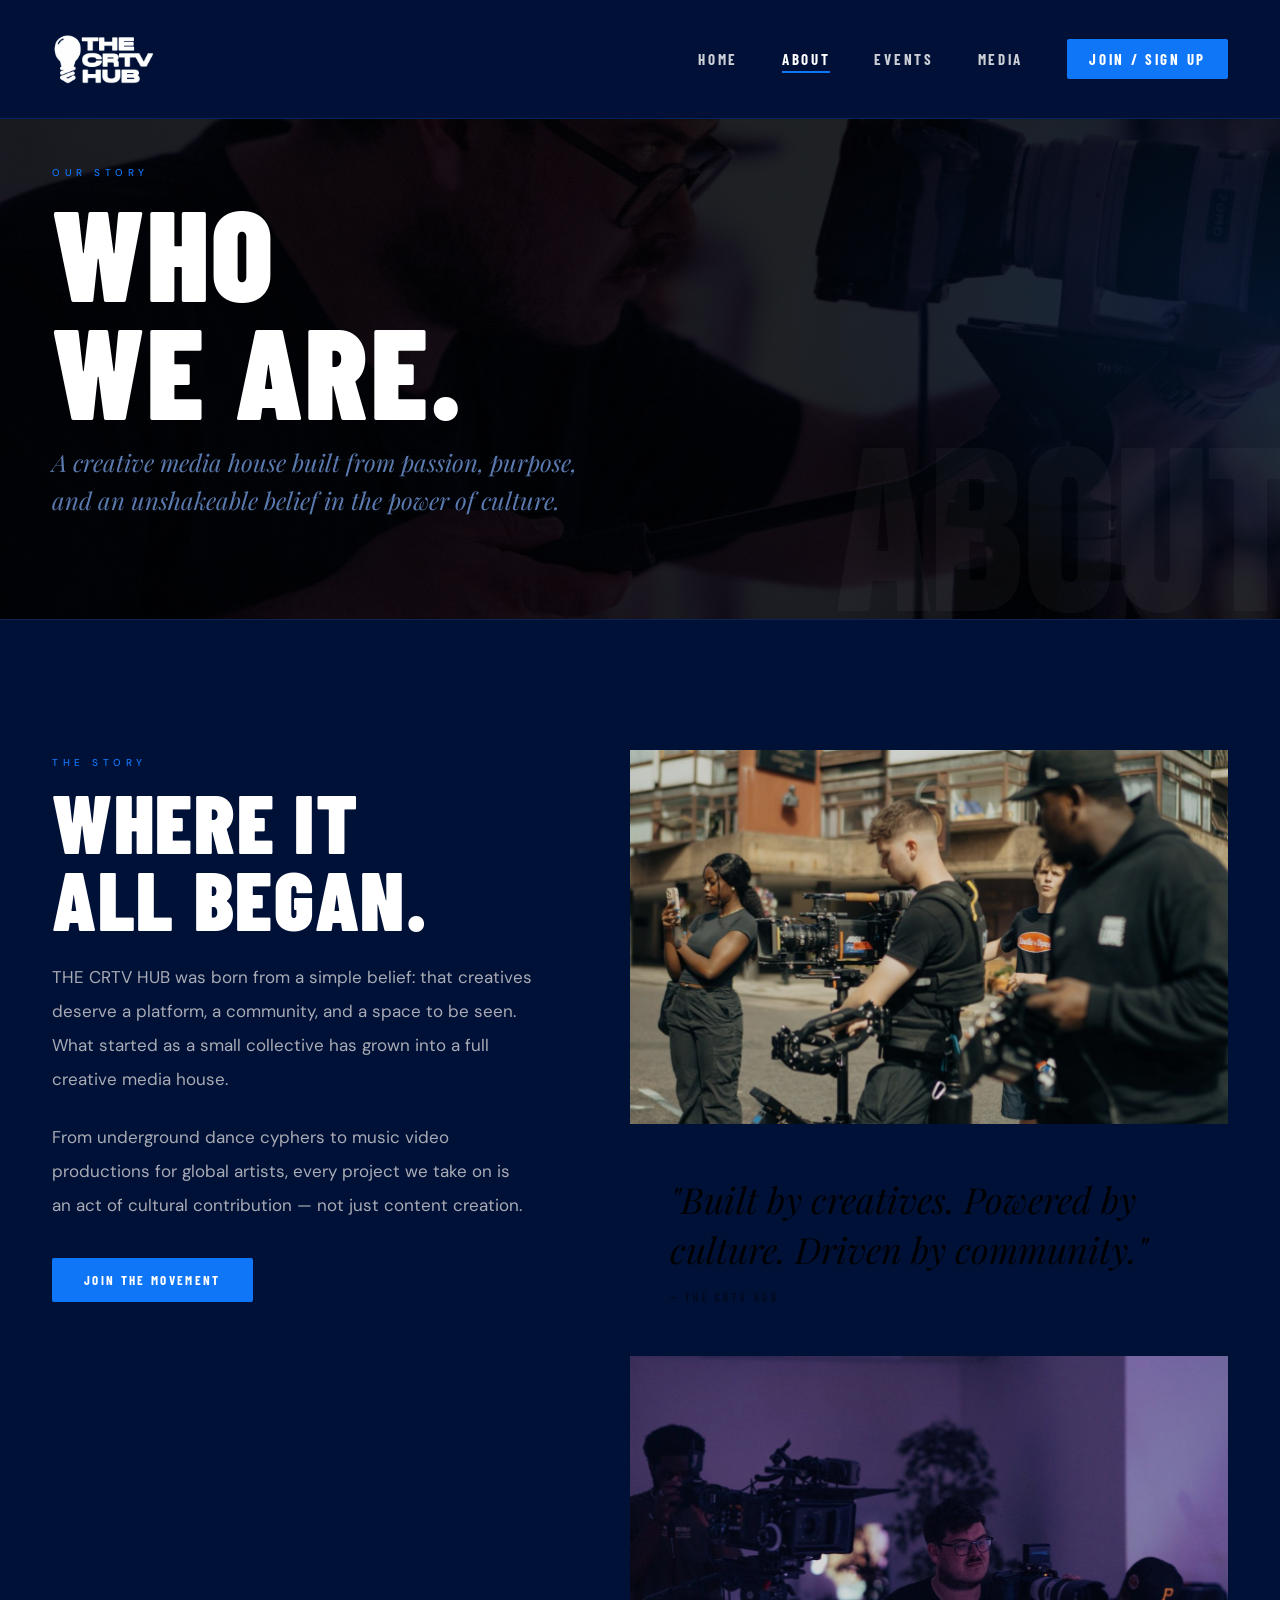
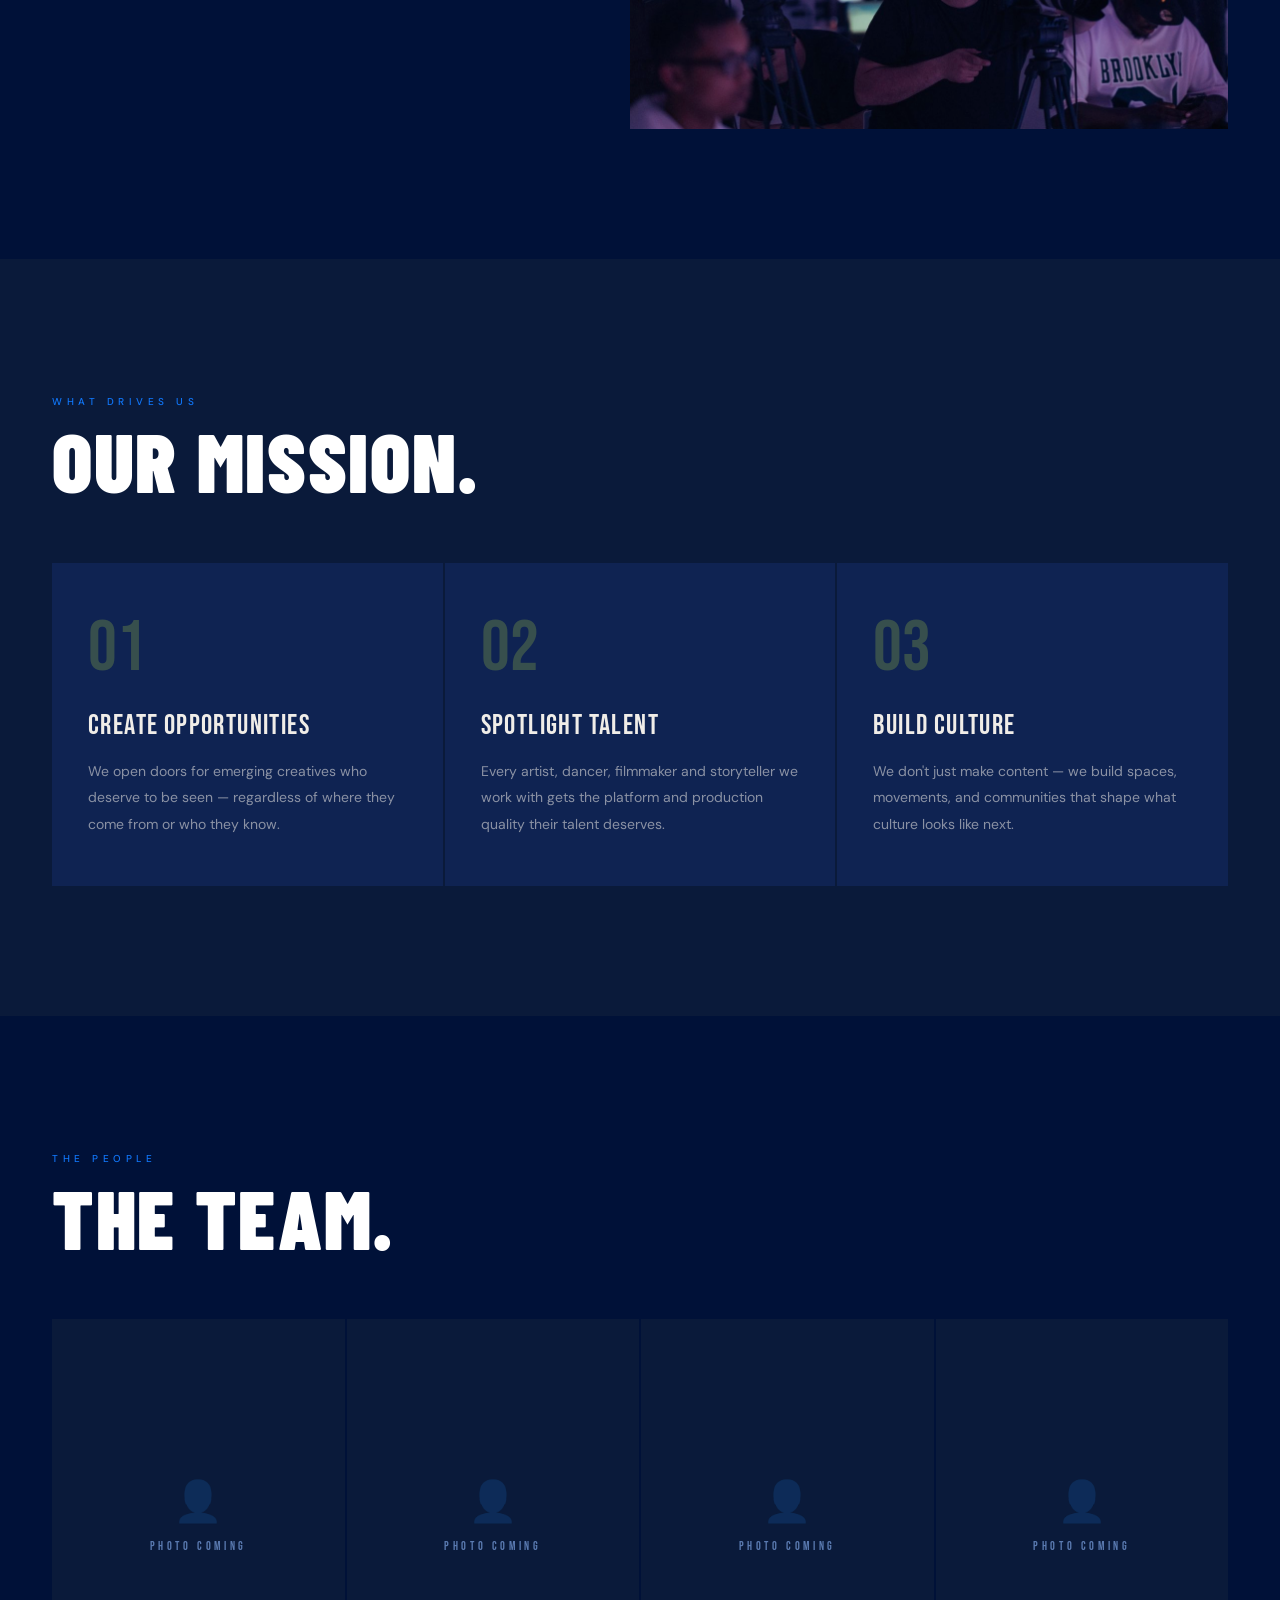
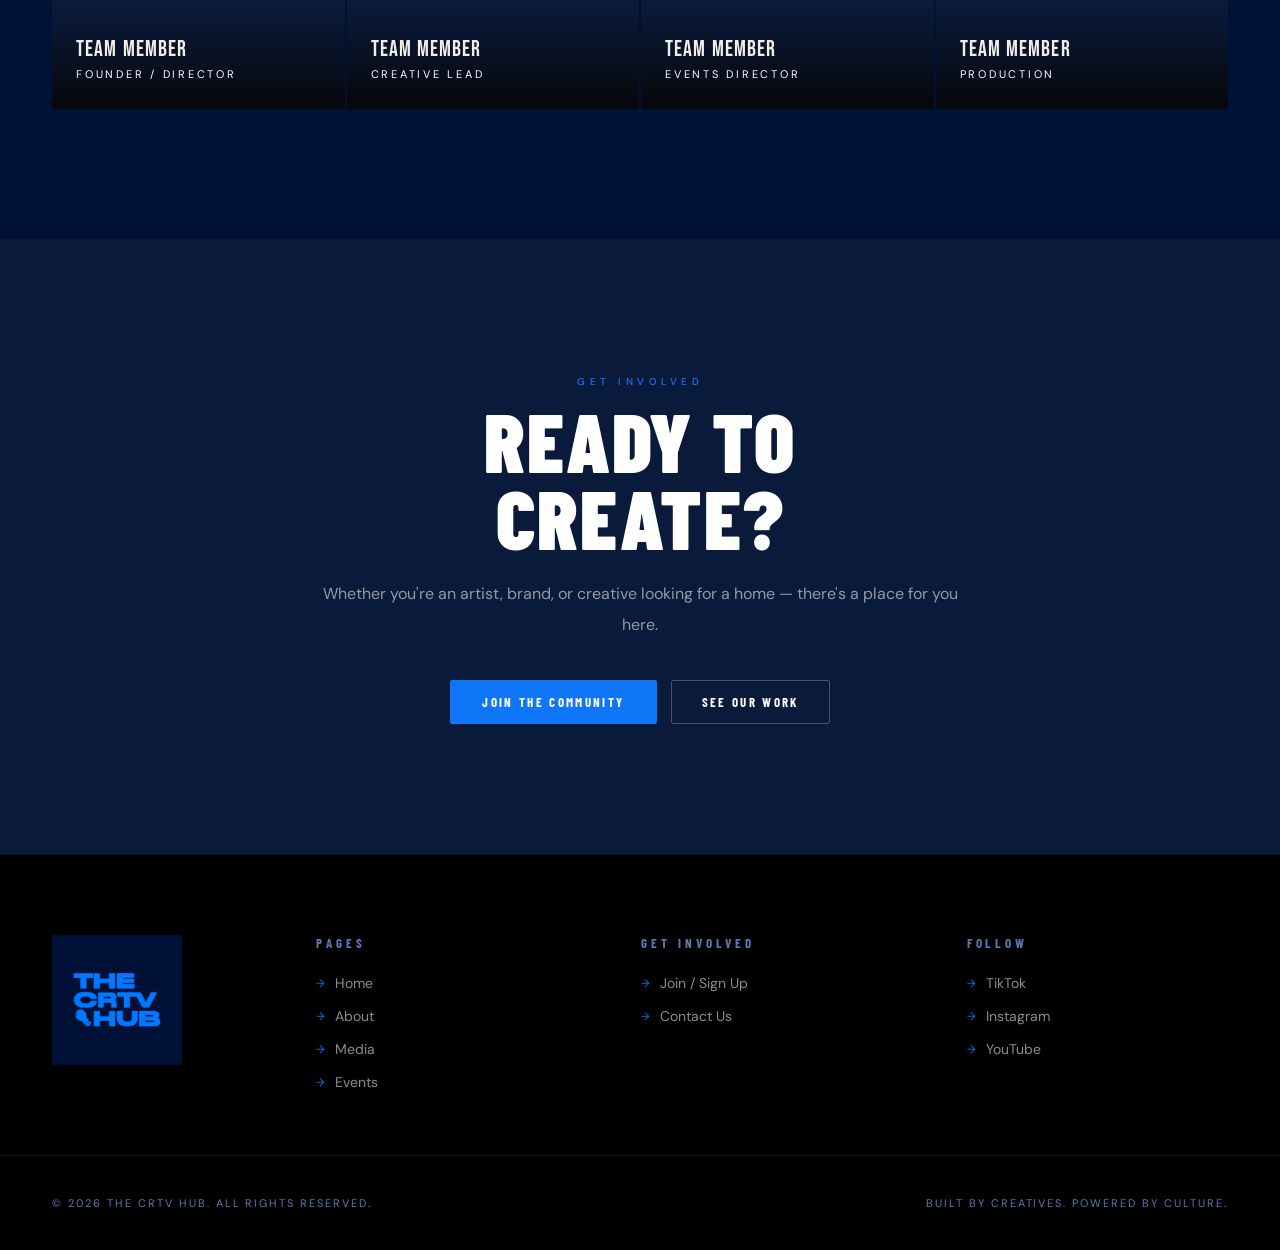
==== commit d44c63c9: "Update nav logo to transparent PNG, bigger size in about.html" ====
--- a/about.html
+++ b/about.html
@@ -68,7 +68,7 @@
 <div id="dot"></div><div id="ring"></div>
 <nav id="nav" class="solid">
   <a class="nav-logo" href="index.html">
-    <img src="assets/logo-stacked-white.png" alt="THE CRTV HUB" style="height:58px;width:auto;display:block;">
+    <img src="assets/logo-transparent.png" alt="THE CRTV HUB" style="height:74px;width:auto;display:block;">
   </a>
   <ul class="nav-links">
     <li><a href="index.html">HOME</a></li><li><a href="about.html">ABOUT</a></li>
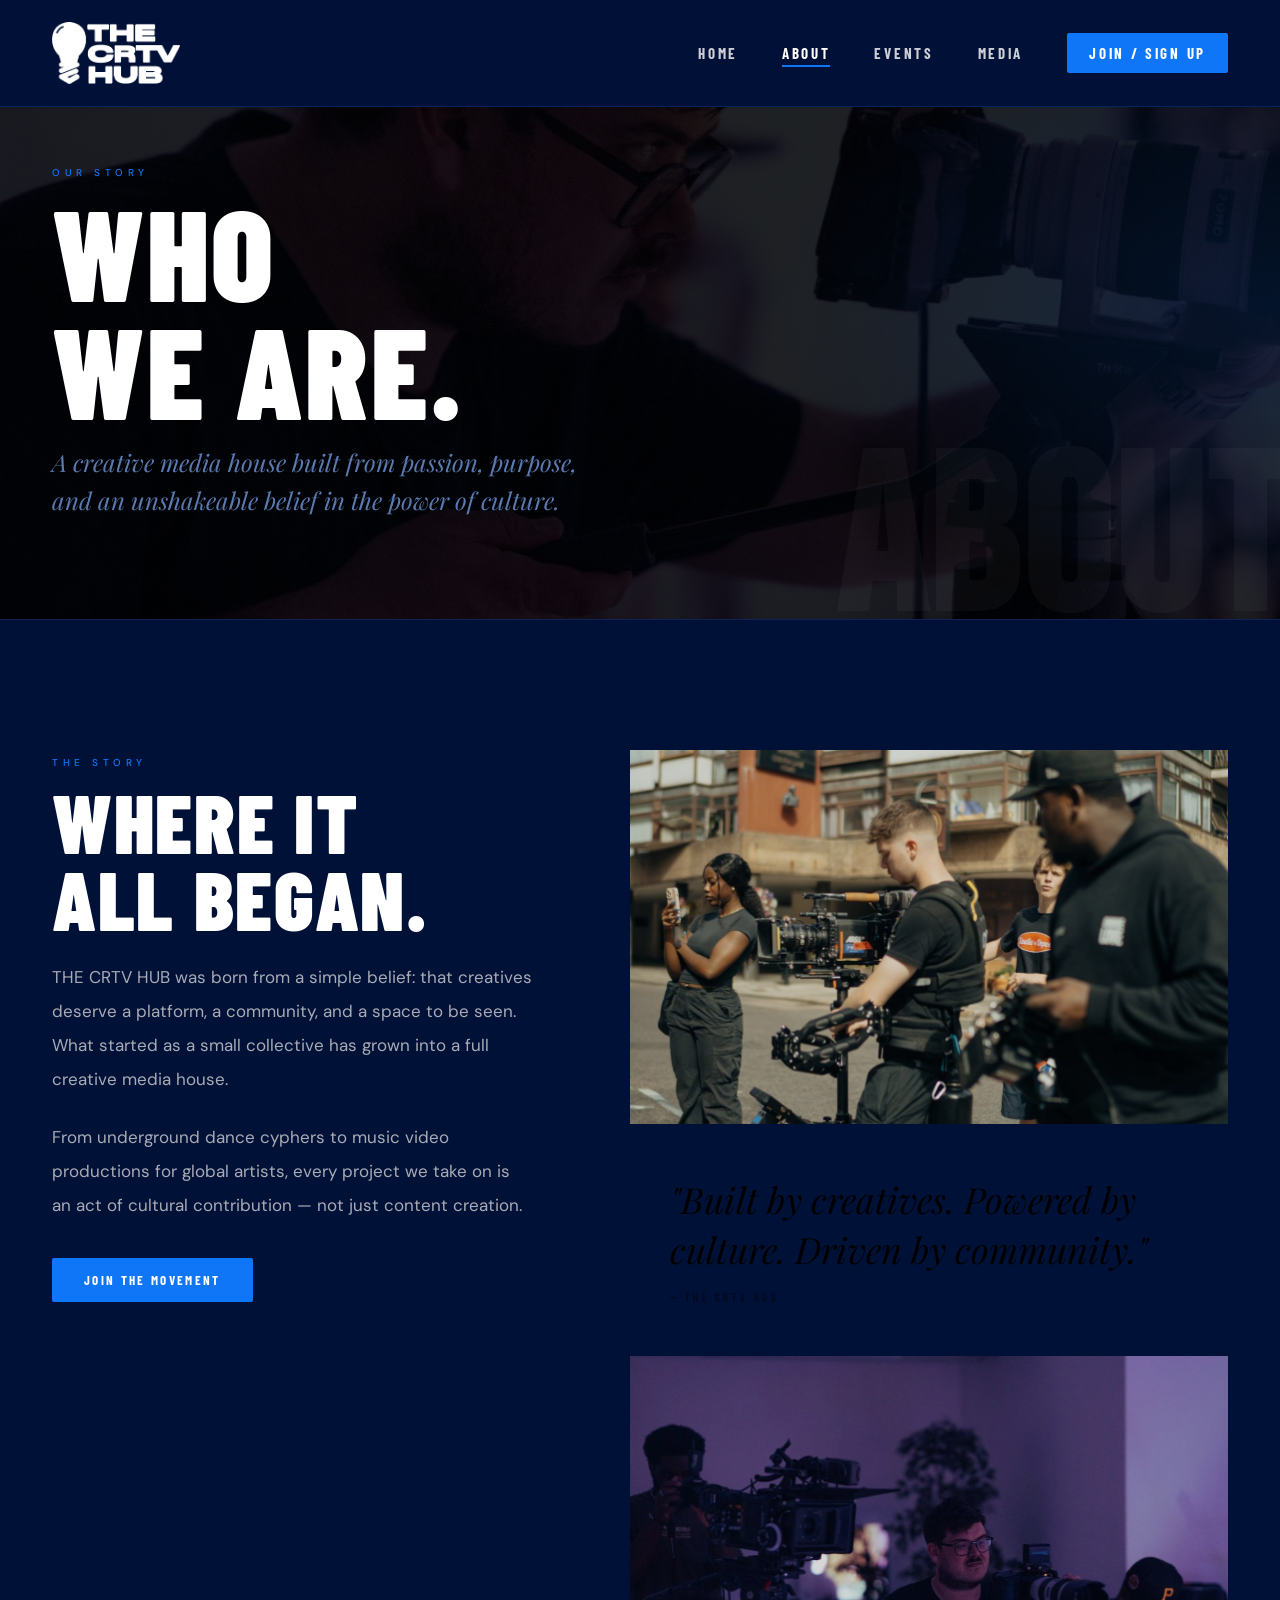
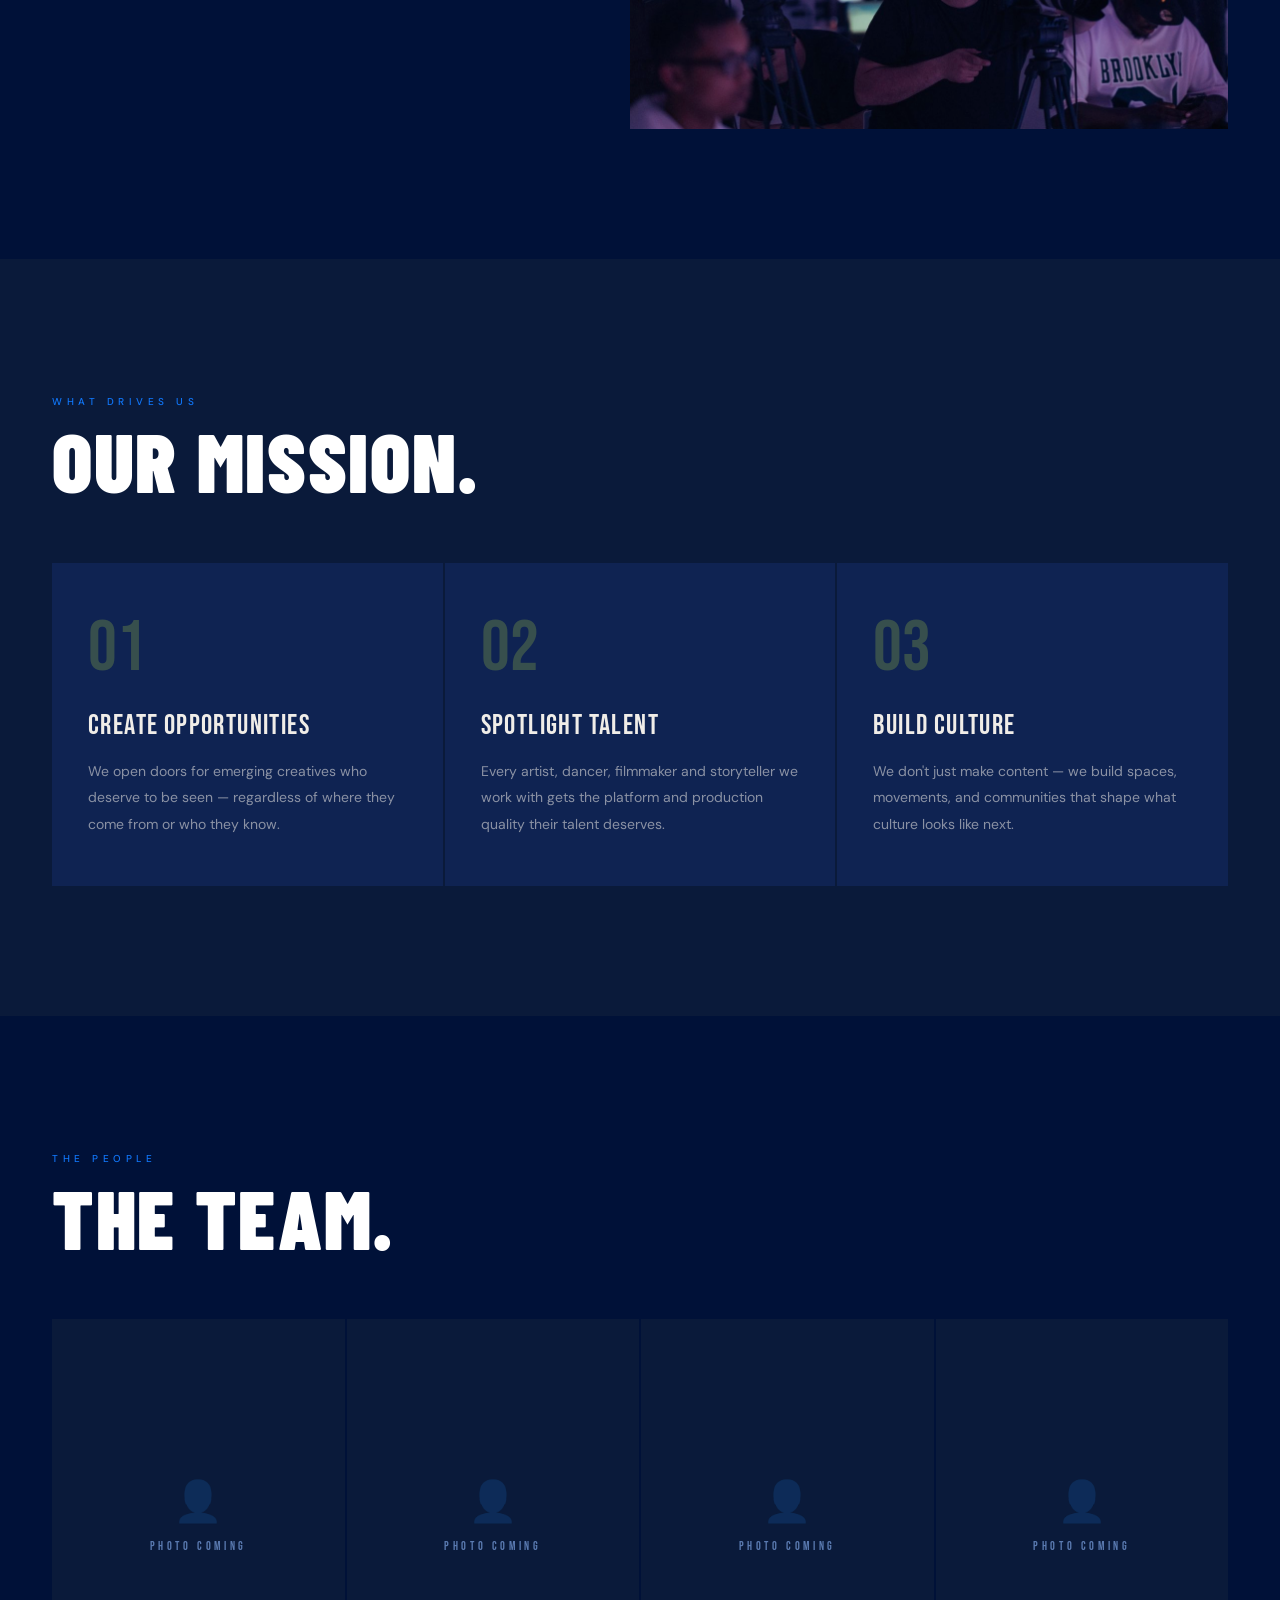
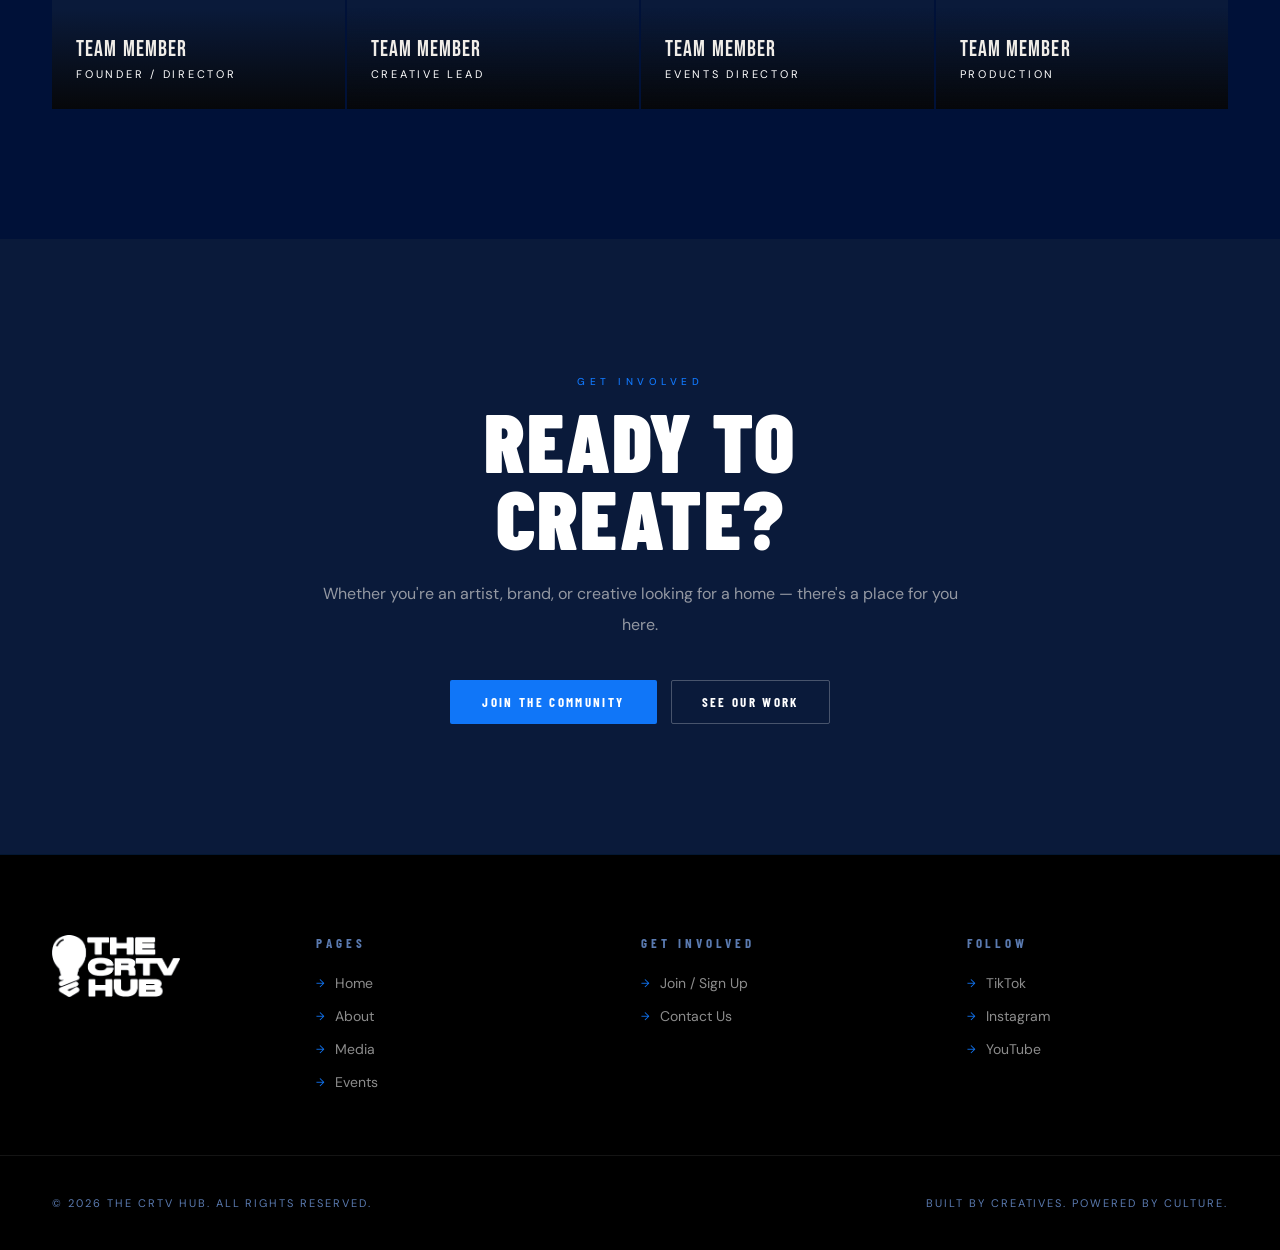
==== commit 4bf8892e: "Fix footer logo + shrink nav logo in about.html" ====
--- a/about.html
+++ b/about.html
@@ -68,7 +68,7 @@
 <div id="dot"></div><div id="ring"></div>
 <nav id="nav" class="solid">
   <a class="nav-logo" href="index.html">
-    <img src="assets/logo-transparent.png" alt="THE CRTV HUB" style="height:74px;width:auto;display:block;">
+    <img src="assets/logo-transparent.png" alt="THE CRTV HUB" style="height:62px;width:auto;display:block;">
   </a>
   <ul class="nav-links">
     <li><a href="index.html">HOME</a></li><li><a href="about.html">ABOUT</a></li>
@@ -182,7 +182,7 @@
 <!-- FOOTER -->
 <footer>
   <div class="footer-inner">
-    <div class="footer-logo"><img src="assets/logo-primary-white.png"  alt="CRTV Hub"></div>
+    <div class="footer-logo"><img src="assets/logo-transparent.png" style="height:62px;width:auto;" alt="CRTV Hub"></div>
     <div class="ft-col"><h5>PAGES</h5><ul><li><a href="index.html">Home</a></li><li><a href="about.html">About</a></li><li><a href="media.html">Media</a></li><li><a href="events.html">Events</a></li></ul></div>
     <div class="ft-col"><h5>GET INVOLVED</h5><ul><li><a href="join.html">Join / Sign Up</a></li><li><a href="mailto:thecreativehub.hq@gmail.com">Contact Us</a></li></ul></div>
     <div class="ft-col"><h5>FOLLOW</h5><ul><li><a href="http://tiktok.com/@thecreativehubagency" target="_blank">TikTok</a></li><li><a href="https://www.instagram.com/thecrtvhubuk" target="_blank">Instagram</a></li><li><a href="https://www.youtube.com/@thecrtvhub" target="_blank">YouTube</a></li></ul></div>
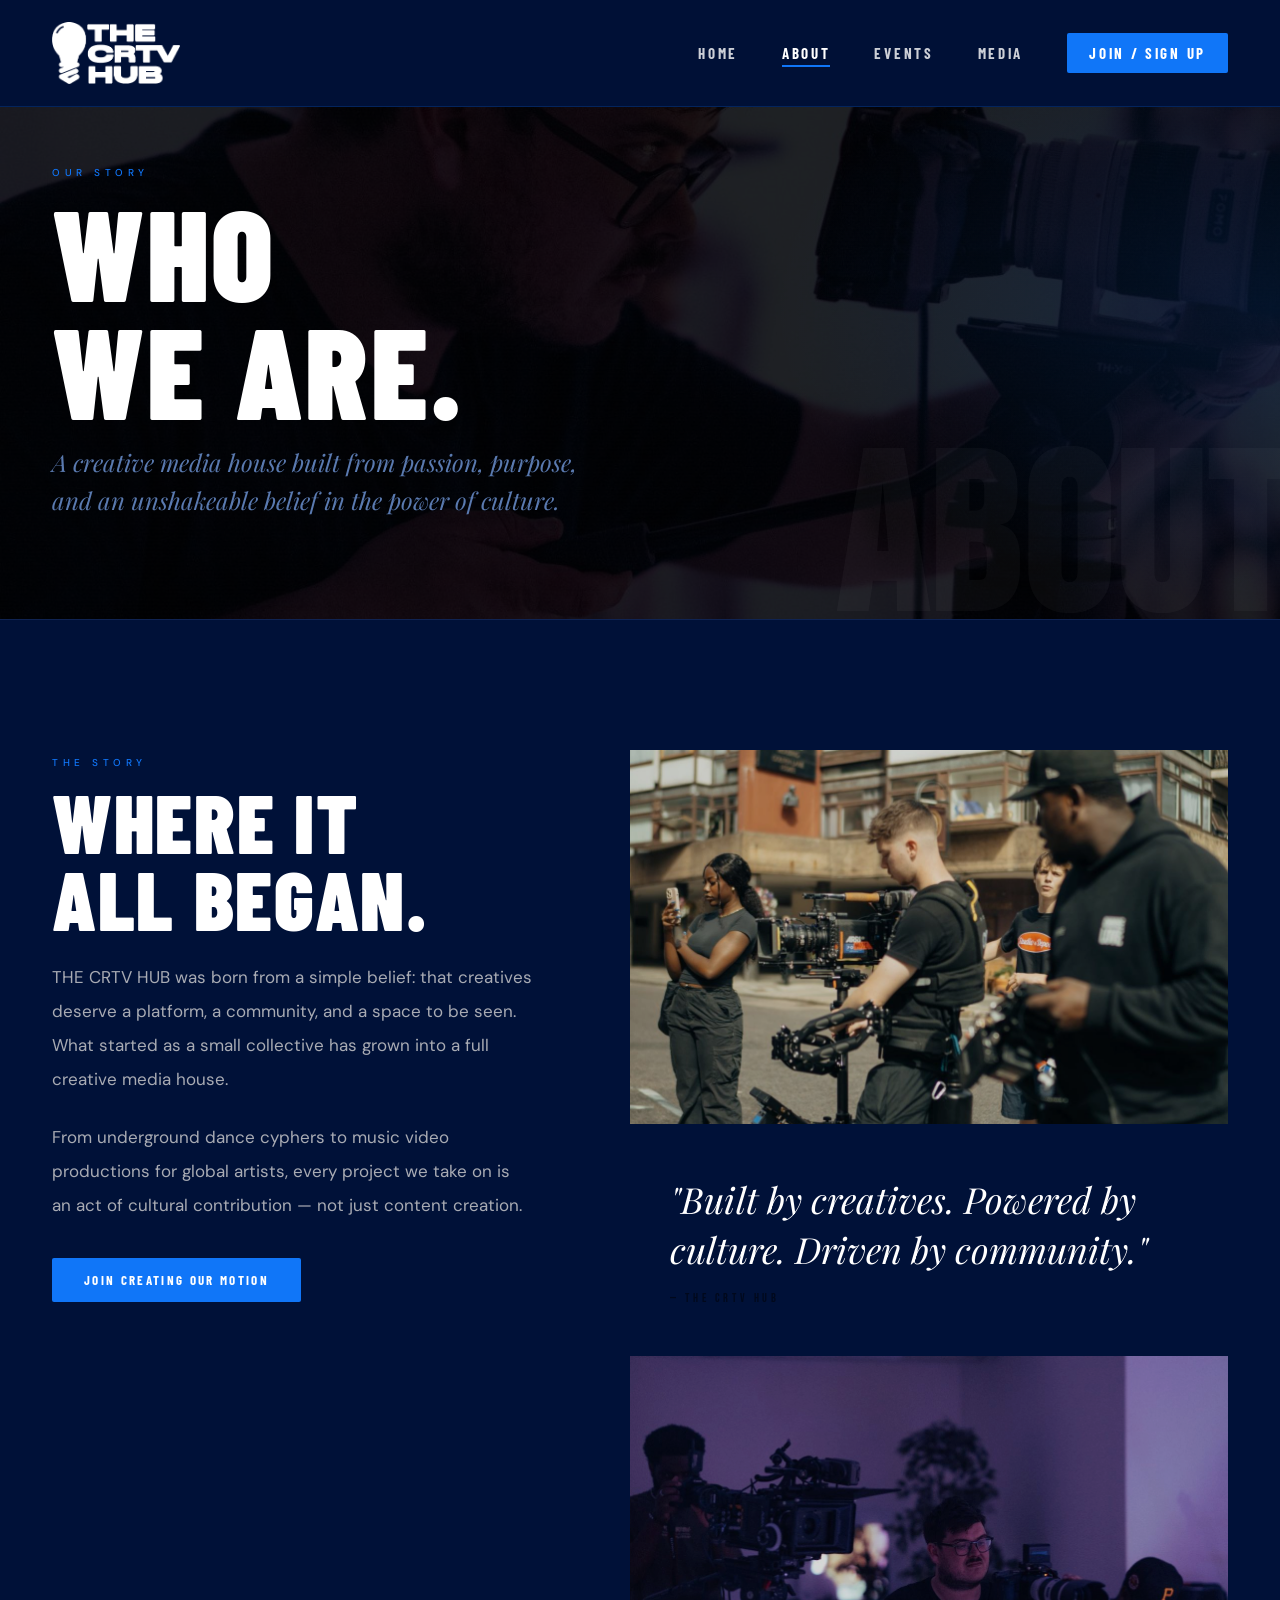
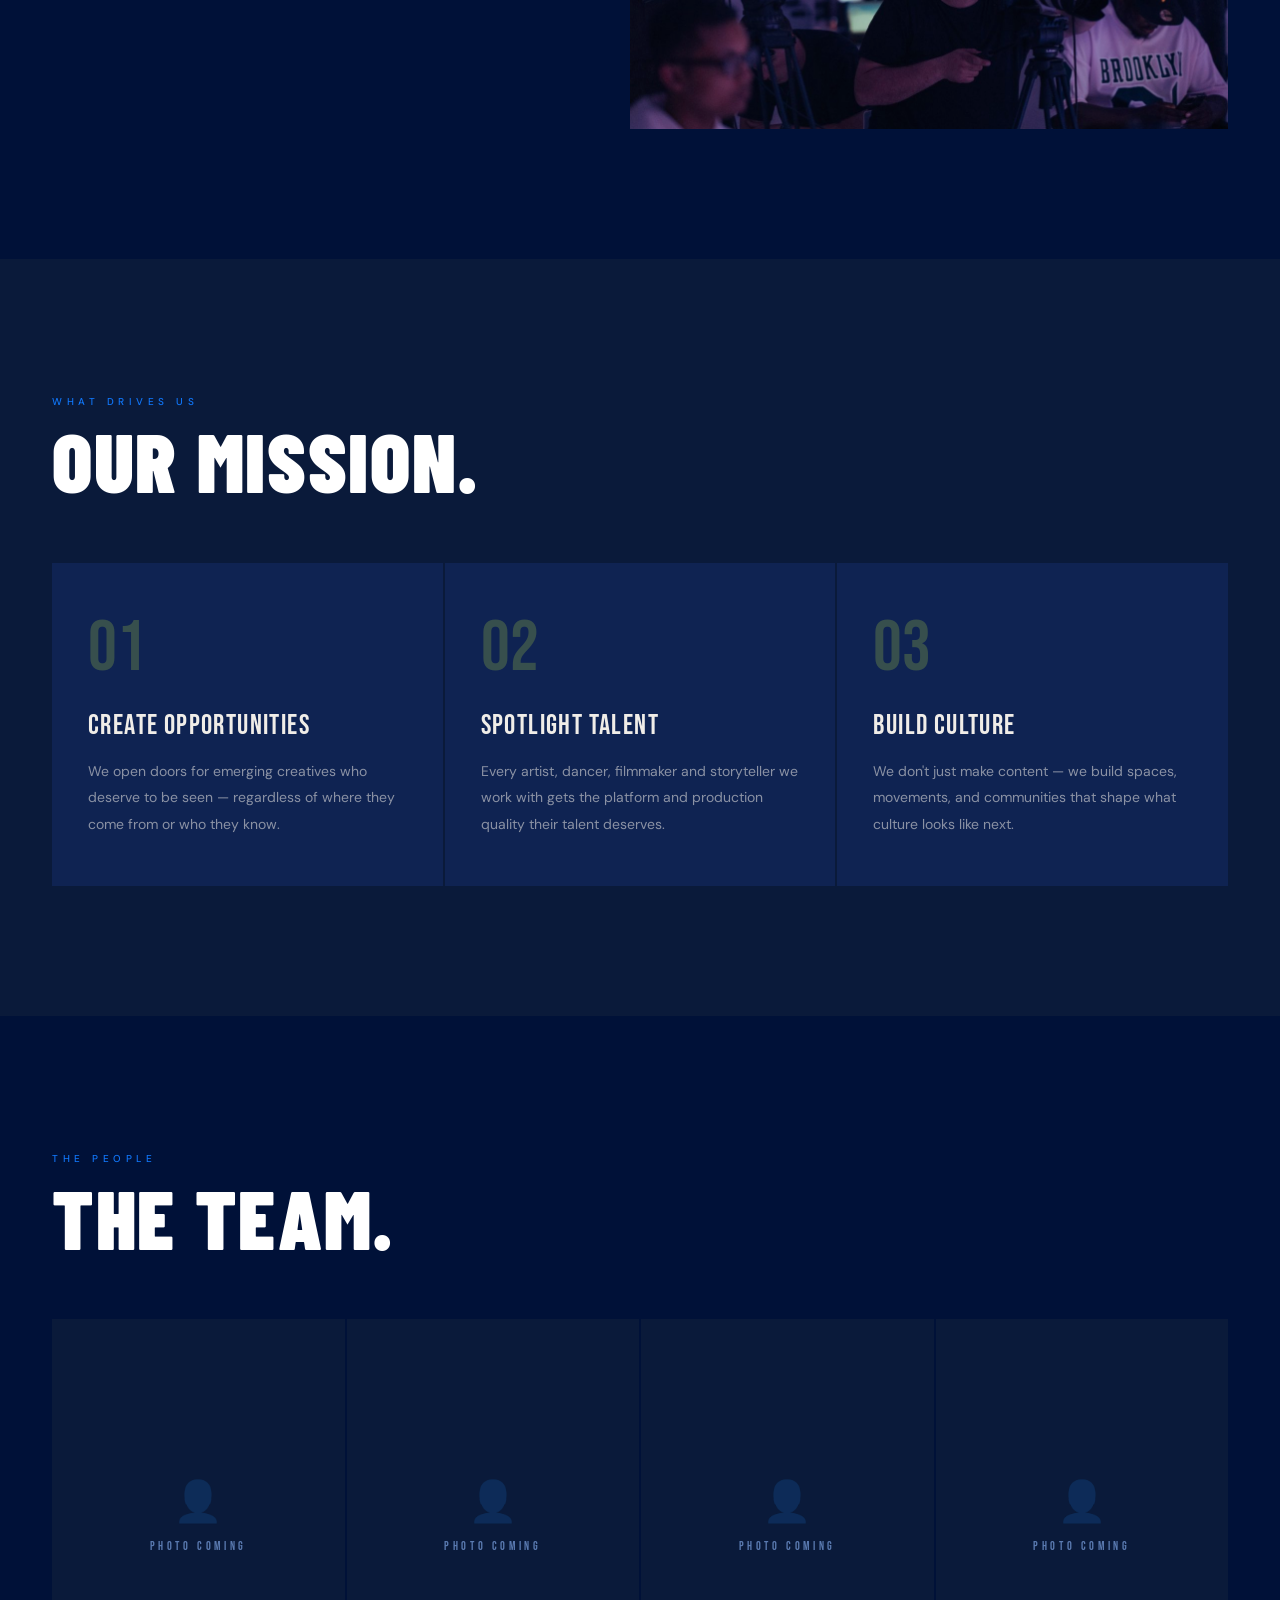
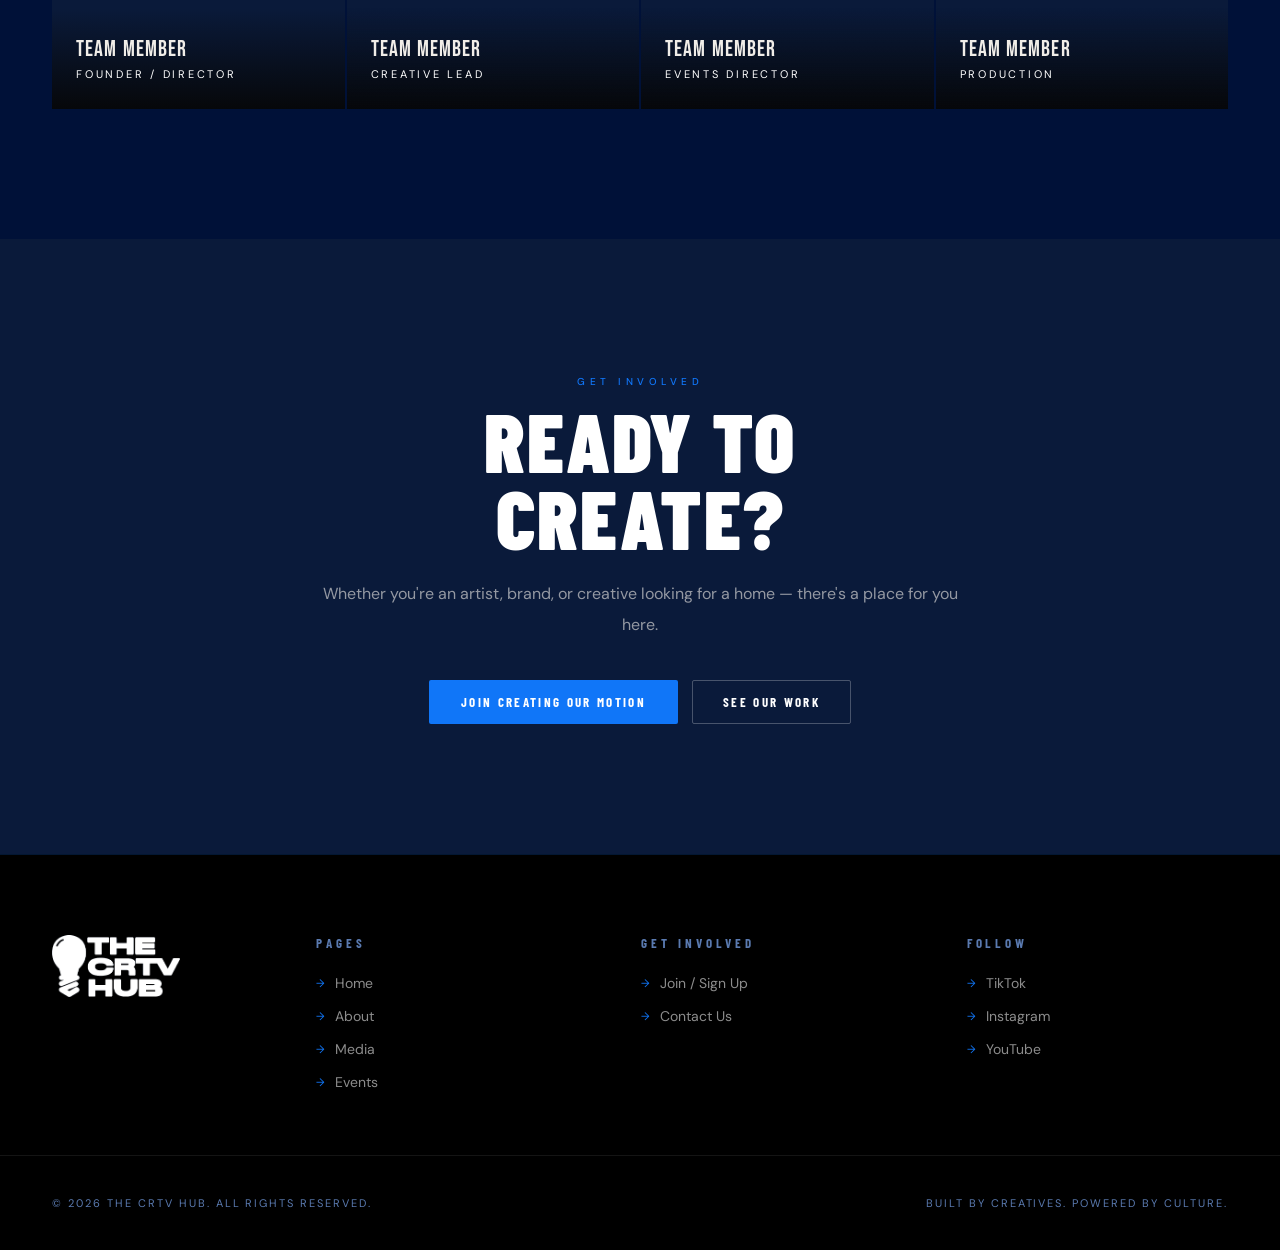
==== commit 816c46aa: "White quote, update buttons to JOIN CREATING OUR MOTION" ====
--- a/about.html
+++ b/about.html
@@ -103,12 +103,12 @@
         <h2 class="display-title">Where it<br>all began.</h2>
         <p>THE CRTV HUB was born from a simple belief: that creatives deserve a platform, a community, and a space to be seen. What started as a small collective has grown into a full creative media house.</p>
         <p>From underground dance cyphers to music video productions for global artists, every project we take on is an act of cultural contribution — not just content creation.</p>
-        <a href="join.html" class="btn-fill" style="margin-top:12px;">JOIN THE MOVEMENT</a>
+        <a href="join.html" class="btn-fill" style="margin-top:12px;">JOIN CREATING OUR MOTION</a>
       </div>
       <div class="story-visual rev d1">
         <img class="story-img" src="assets/about-1.jpg" alt="CRTV Story">
         <div class="story-quote">
-          <blockquote>"Built by creatives. Powered by culture. Driven by community."</blockquote>
+          <blockquote style="color:#fff;">"Built by creatives. Powered by culture. Driven by community."</blockquote>
           <cite>— THE CRTV HUB</cite>
         </div>
         <img class="story-img" src="assets/about-2.jpg" alt="CRTV Culture">
@@ -173,7 +173,7 @@
     <h2 class="display-title">Ready to<br>create?</h2>
     <p>Whether you're an artist, brand, or creative looking for a home — there's a place for you here.</p>
     <div class="btn-row">
-      <a href="join.html" class="btn-fill">JOIN THE COMMUNITY</a>
+      <a href="join.html" class="btn-fill">JOIN CREATING OUR MOTION</a>
       <a href="media.html" class="btn-ghost">SEE OUR WORK</a>
     </div>
   </div>
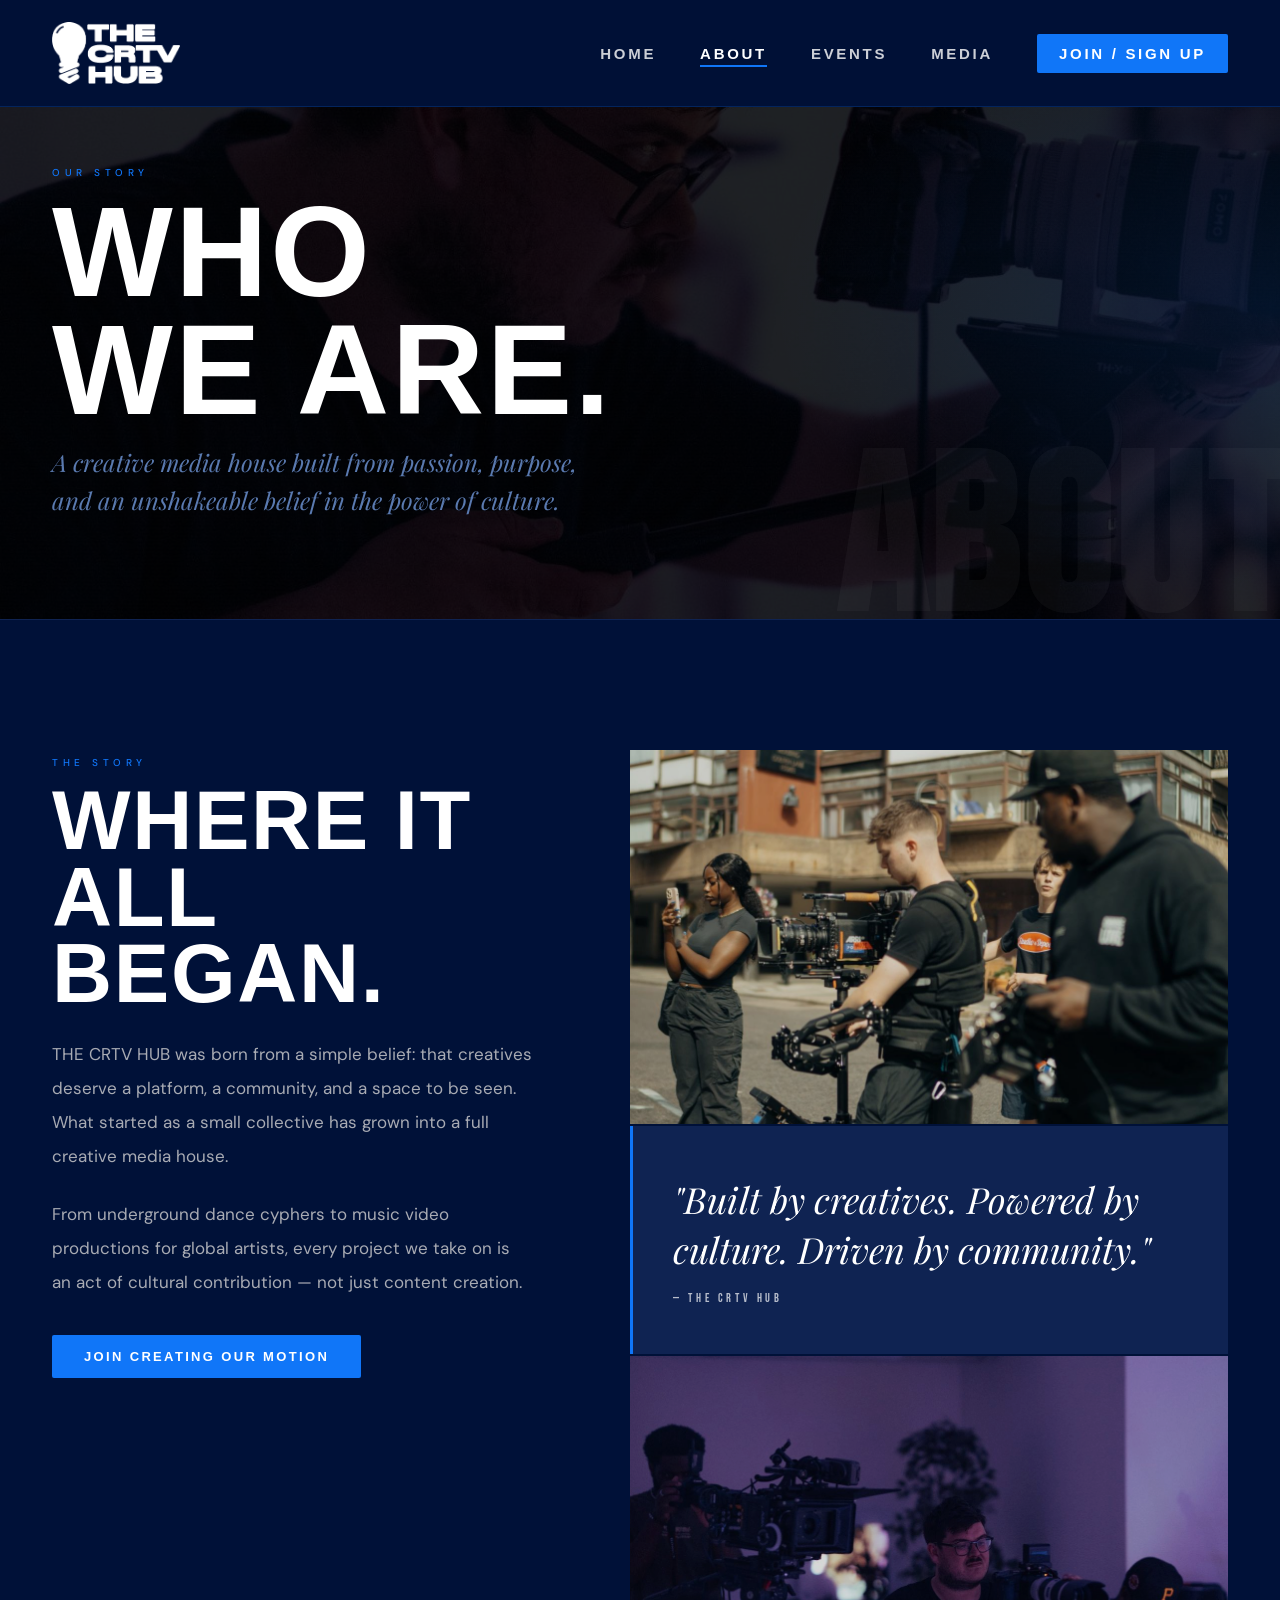
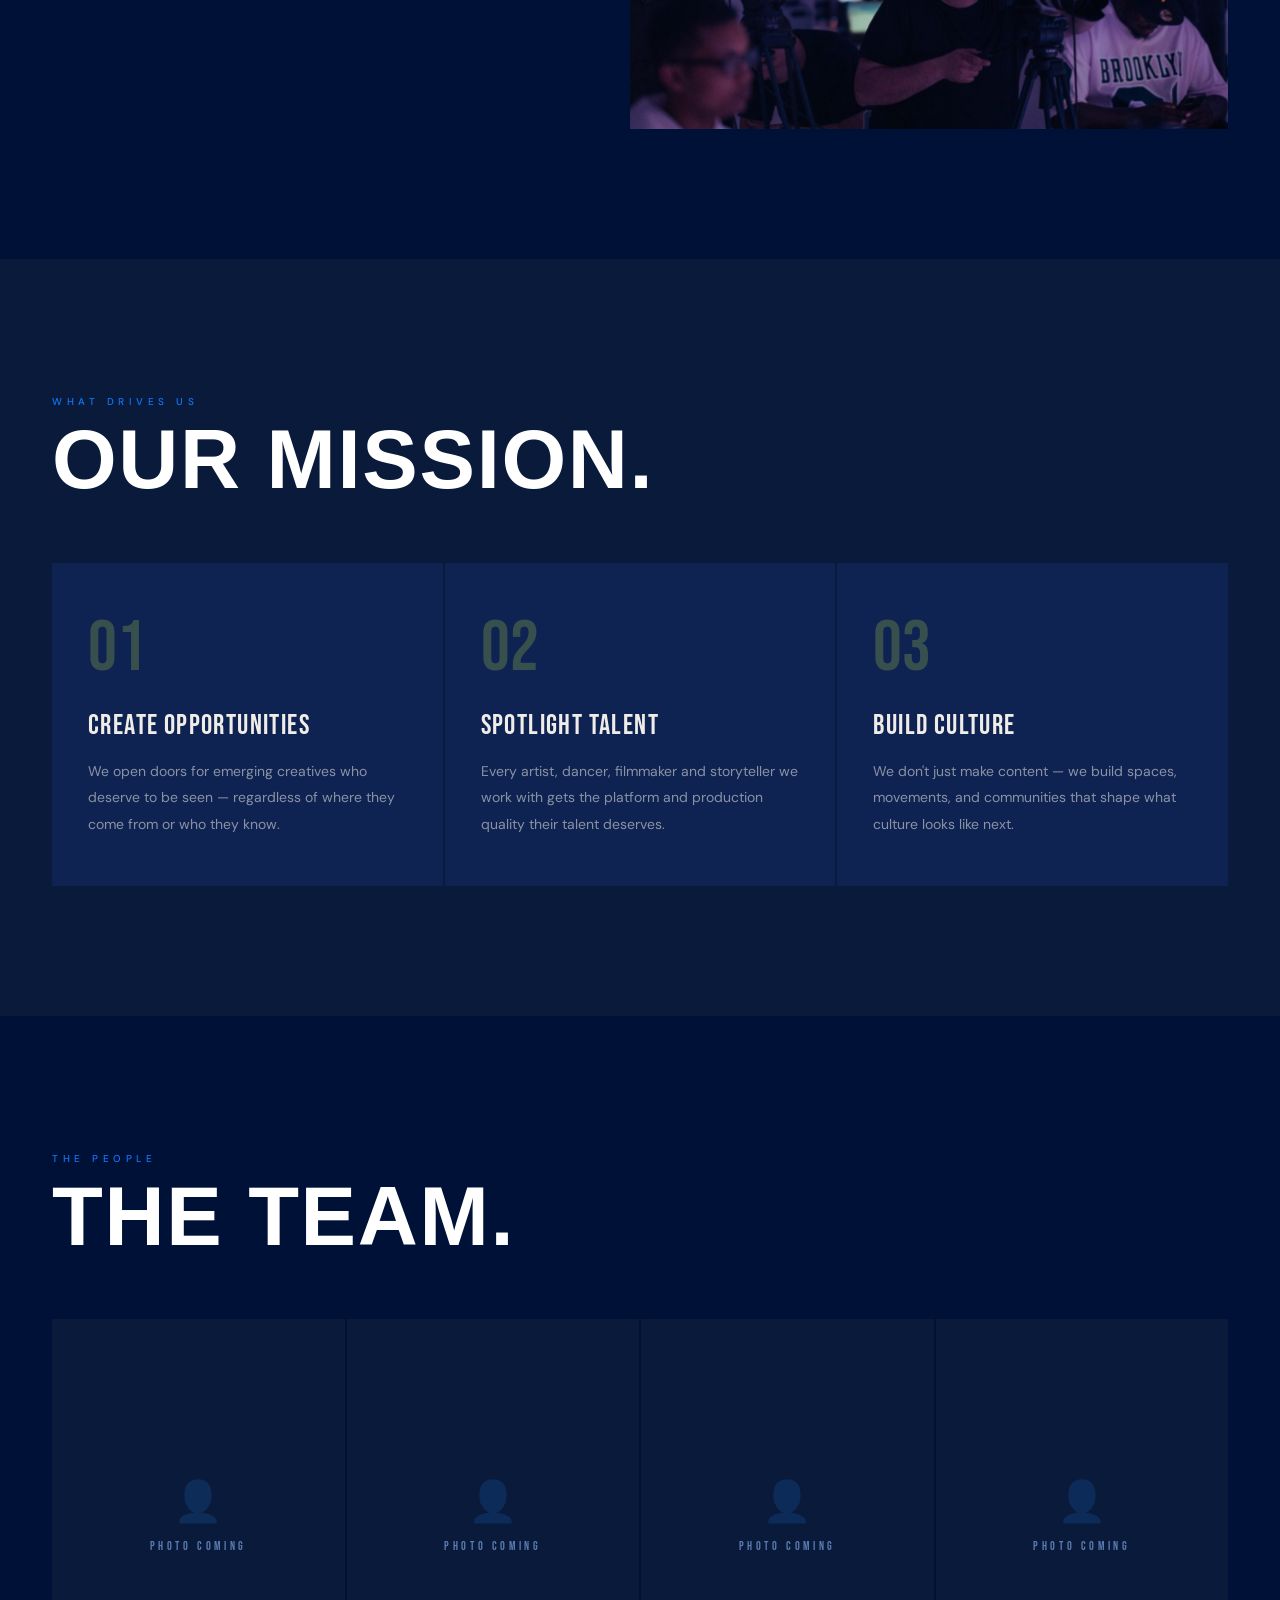
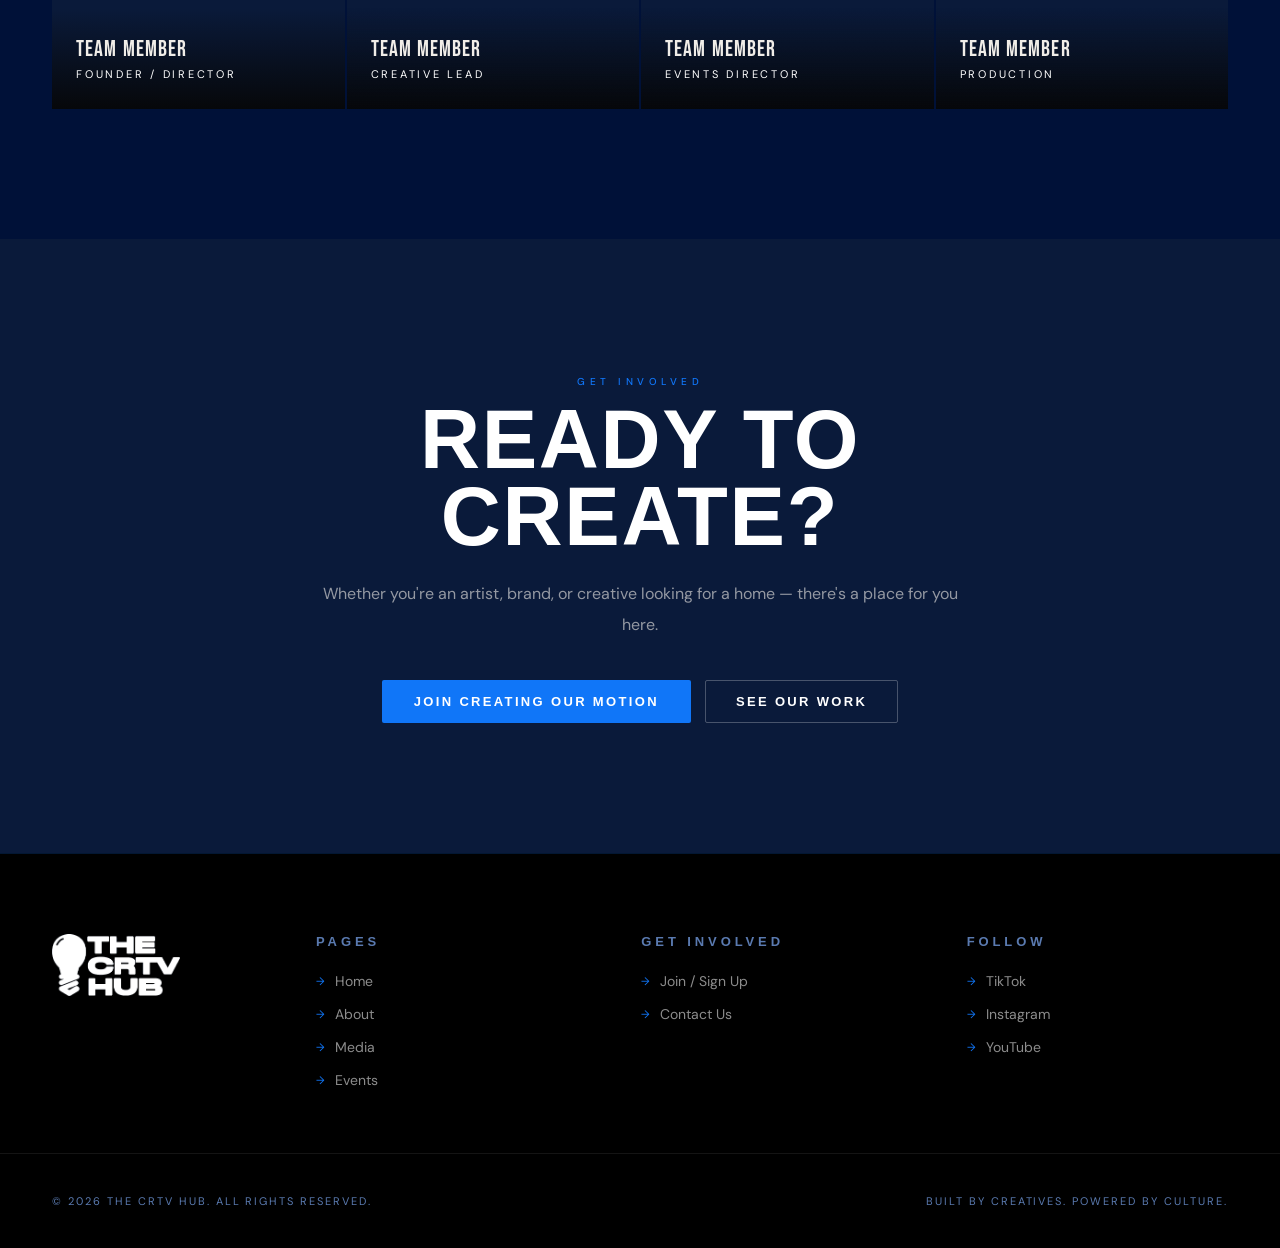
==== commit 4030560b: "Fix quote: white text on dark bg, white cite" ====
--- a/about.html
+++ b/about.html
@@ -21,9 +21,9 @@
 .story-visual { display:flex; flex-direction:column; gap:2px; }
 .story-img { width:100%; aspect-ratio:16/10; object-fit:cover; filter:brightness(.85); transition:filter .4s; }
 .story-img:hover { filter:brightness(1); }
-.story-quote { background:var(--lime); padding:48px 40px; }
-.story-quote blockquote { font-family:'Playfair Display',serif; font-style:italic; font-size:clamp(22px,3vw,36px); color:var(--black); line-height:1.4; }
-.story-quote cite { display:block; margin-top:16px; font-family:'Bebas Neue',sans-serif; font-size:12px; letter-spacing:.3em; color:rgba(0,0,0,.5); font-style:normal; }
+.story-quote { background:var(--grey2); padding:48px 40px; border-left:3px solid var(--blue); }
+.story-quote blockquote { font-family:'Playfair Display',serif; font-style:italic; font-size:clamp(22px,3vw,36px); color:#fff; line-height:1.4; }
+.story-quote cite { display:block; margin-top:16px; font-family:'Bebas Neue',sans-serif; font-size:12px; letter-spacing:.3em; color:rgba(255,255,255,.7); font-style:normal; }
 
 /* MISSION */
 #mission { background:var(--grey1); padding:130px 0; }
--- a/shared.css
+++ b/shared.css
@@ -1,3 +1,12 @@
+
+/* ─── CURSOR: always visible ─── */
+*, *::before, *::after { cursor: default; }
+a, button, [role="button"], .h-btn, .thumb-seg, .brand-tile,
+.port-item, .stat-cell, .event-card, .social-link, .filter-btn,
+.media-card, .car-card, .svc-item, .nav-cta, .btn-fill, .btn-ghost,
+.nav-links a, #mob-nav a, .ft-col a, .form-submit, .burger {
+  cursor: pointer !important;
+}
 /* ── CRTV HUB — SHARED STYLES ── */
 /* Brand Bible colours: #001138 (dark navy), #1076F8 (electric blue), #fff, #000 */
 /* Fonts: Stretch Pro (display) → Barlow Condensed Bold as web fallback, Made Outer Sans → DM Sans */
@@ -74,7 +83,7 @@
 .nav-cta:hover { background: var(--blue-dim) !important; opacity: 1 !important; }
 
 /* hamburger */
-.burger { display: none; flex-direction: column; gap: 5px; cursor: none; }
+.burger { display: none; flex-direction: column; gap: 5px; cursor: pointer; }
 .burger span { display: block; width: 22px; height: 2px; background: var(--white); transition: all .3s; }
 .burger.open span:nth-child(1) { transform: rotate(45deg) translate(5px,5px); }
 .burger.open span:nth-child(2) { opacity: 0; }
@@ -176,7 +185,7 @@
   font-weight: 700; font-size: 13px; letter-spacing: .18em; text-transform: uppercase;
   color: var(--white); background: var(--blue);
   padding: 14px 32px;
-  display: inline-flex; align-items: center; gap: 8px; cursor: none;
+  display: inline-flex; align-items: center; gap: 8px; cursor: pointer;
   position: relative; overflow: hidden; transition: transform .2s, background .2s;
   border-radius: 2px;
 }
@@ -195,7 +204,7 @@
   color: var(--white);
   border: 1.5px solid rgba(255,255,255,.25);
   padding: 13px 30px;
-  display: inline-flex; align-items: center; gap: 8px; cursor: none;
+  display: inline-flex; align-items: center; gap: 8px; cursor: pointer;
   transition: border-color .25s, color .25s; border-radius: 2px;
 }
 .btn-ghost:hover { border-color: var(--blue); color: var(--blue); }
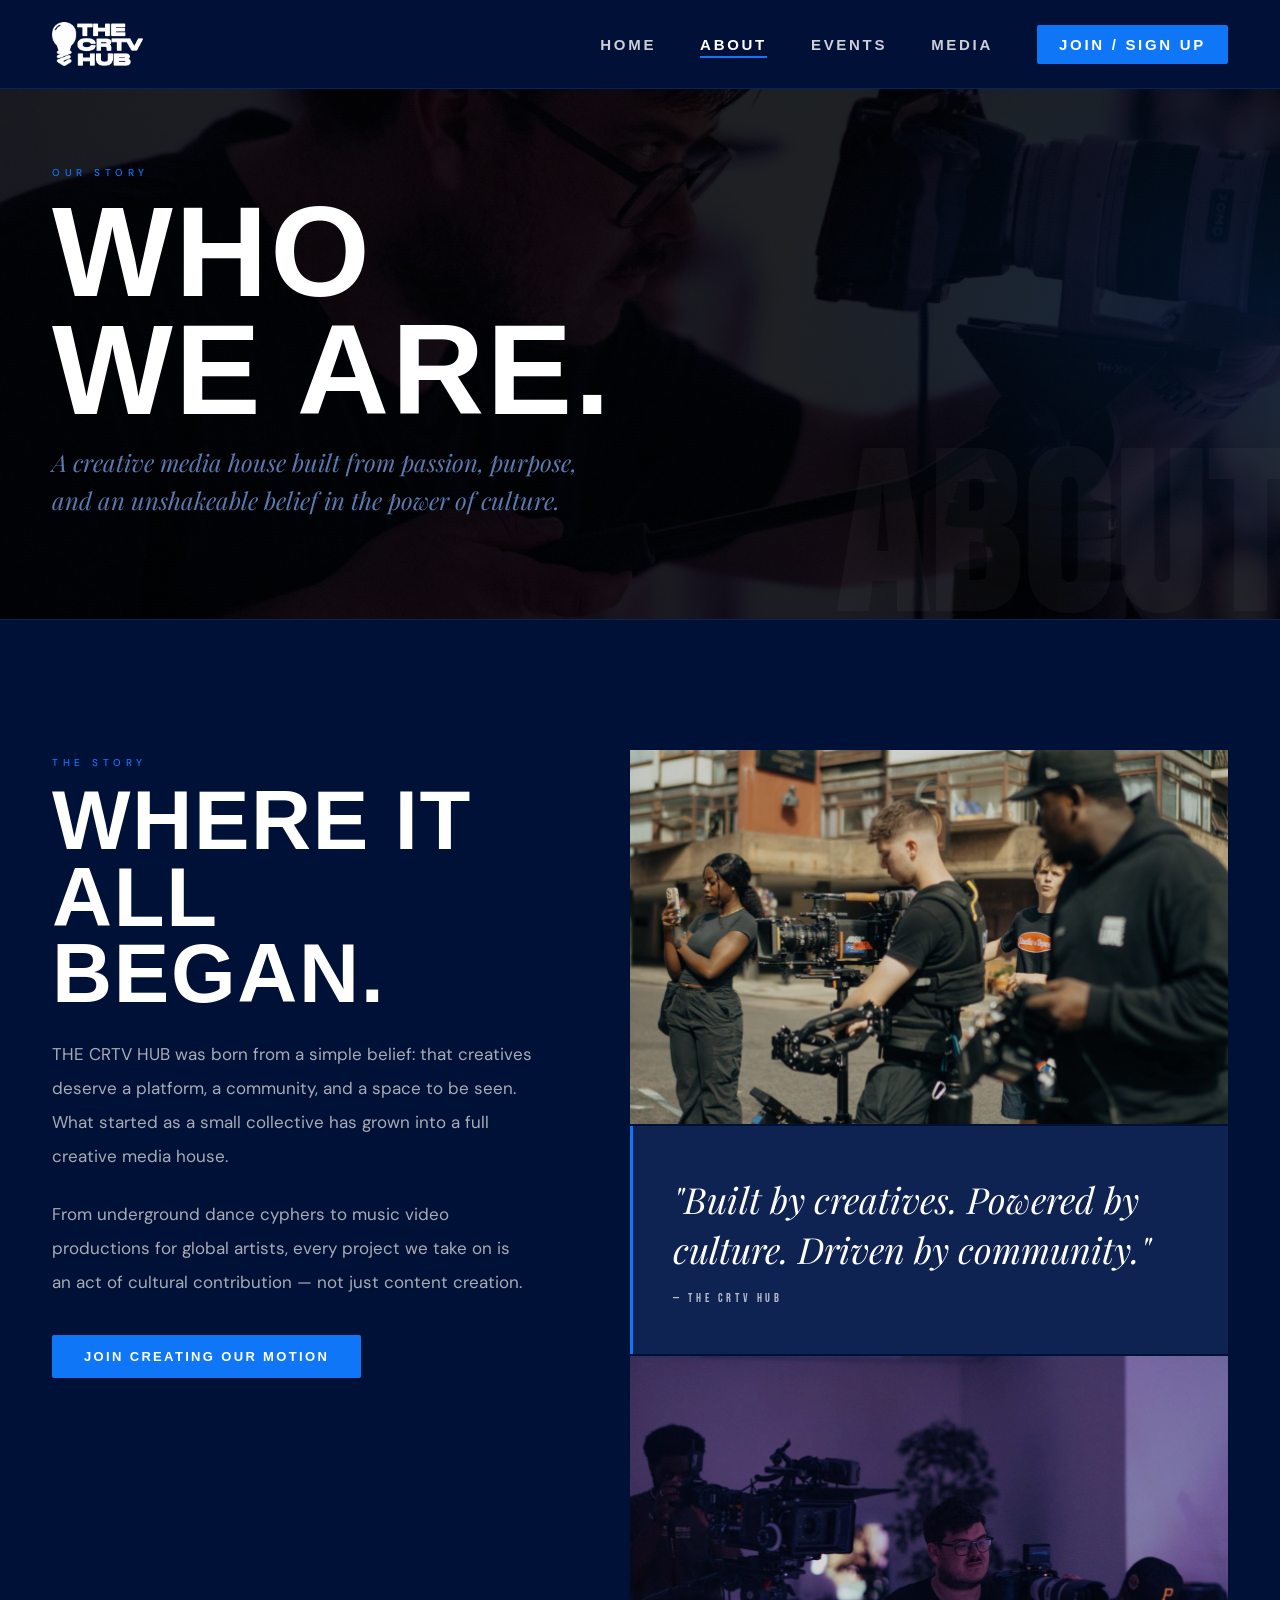
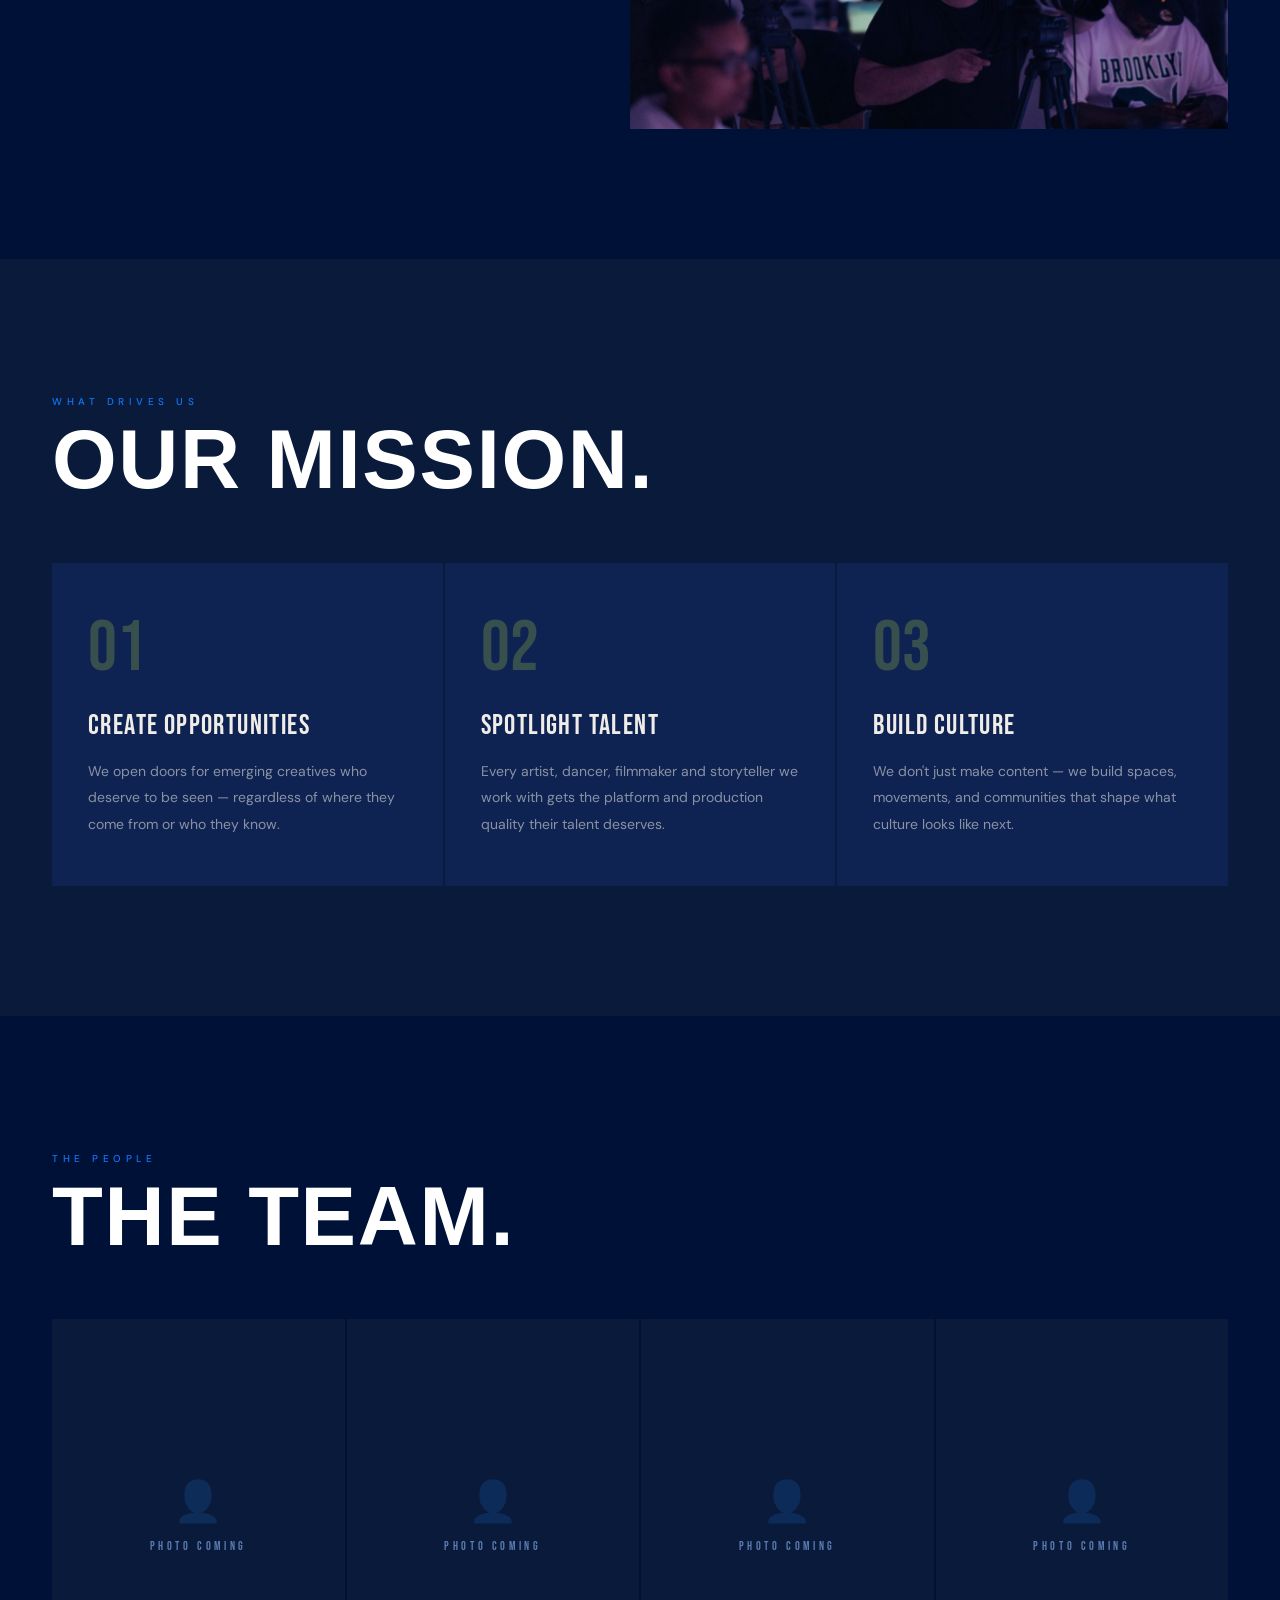
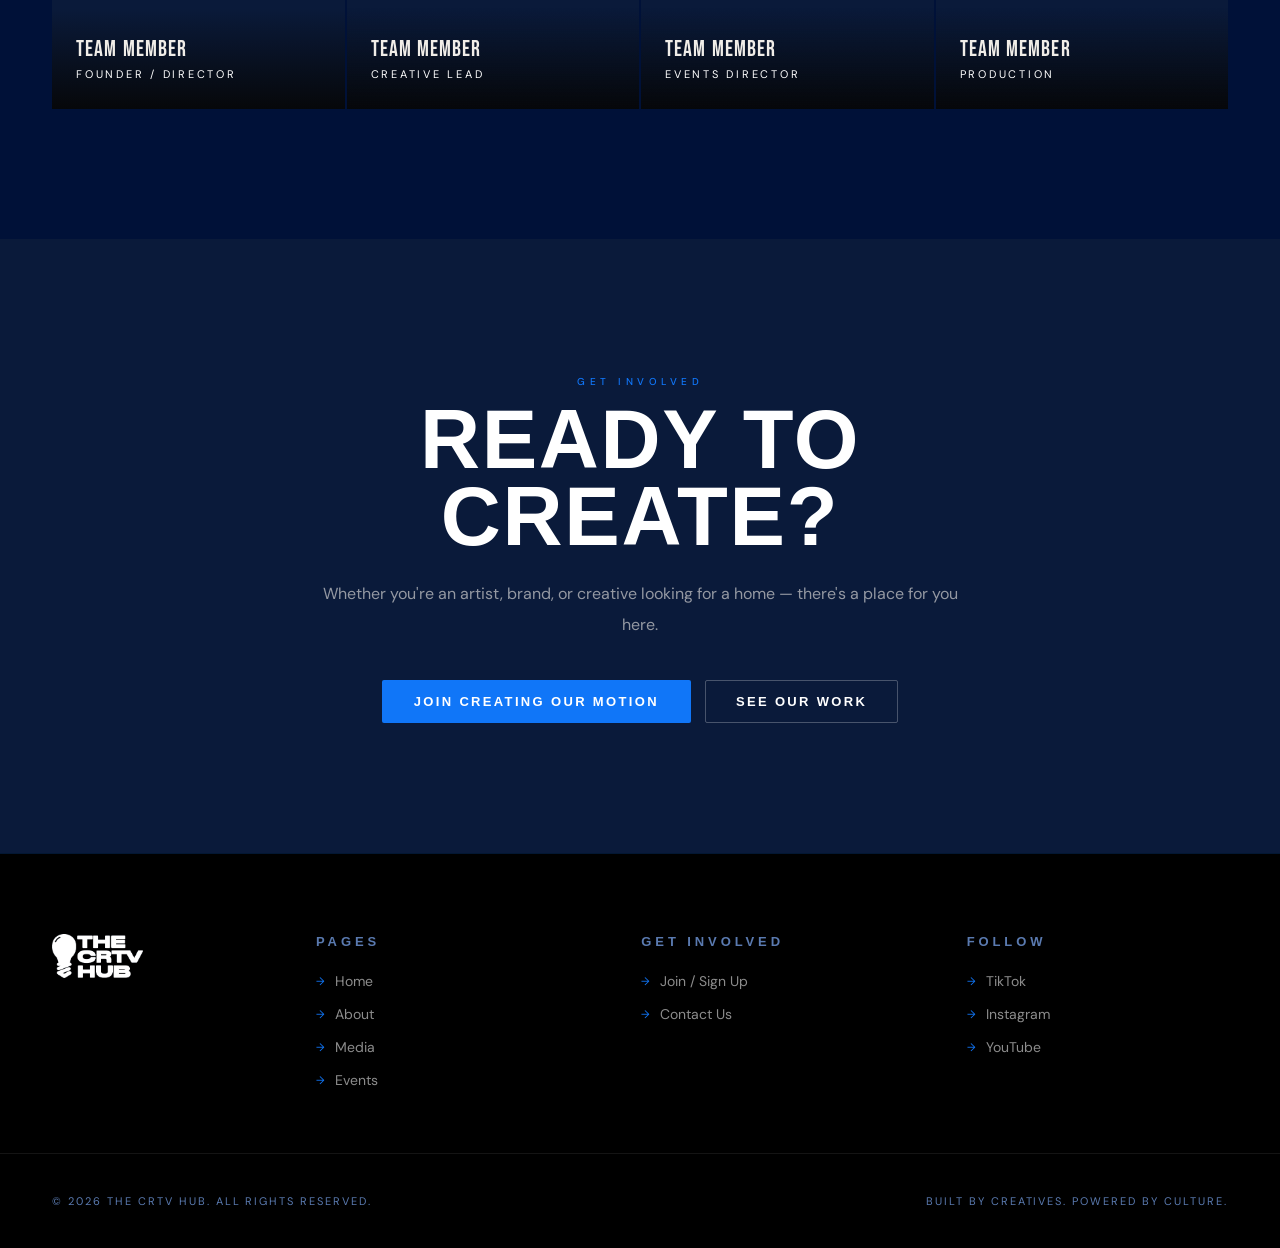
==== commit cd9afe4f: "Reduce logo 62→44px in about.html" ====
--- a/about.html
+++ b/about.html
@@ -68,7 +68,7 @@
 <div id="dot"></div><div id="ring"></div>
 <nav id="nav" class="solid">
   <a class="nav-logo" href="index.html">
-    <img src="assets/logo-transparent.png" alt="THE CRTV HUB" style="height:62px;width:auto;display:block;">
+    <img src="assets/logo-transparent.png" alt="THE CRTV HUB" style="height:44px;width:auto;display:block;">
   </a>
   <ul class="nav-links">
     <li><a href="index.html">HOME</a></li><li><a href="about.html">ABOUT</a></li>
@@ -182,9 +182,9 @@
 <!-- FOOTER -->
 <footer>
   <div class="footer-inner">
-    <div class="footer-logo"><img src="assets/logo-transparent.png" style="height:62px;width:auto;" alt="CRTV Hub"></div>
+    <div class="footer-logo"><img src="assets/logo-transparent.png" style="height:44px;width:auto;" alt="CRTV Hub"></div>
     <div class="ft-col"><h5>PAGES</h5><ul><li><a href="index.html">Home</a></li><li><a href="about.html">About</a></li><li><a href="media.html">Media</a></li><li><a href="events.html">Events</a></li></ul></div>
-    <div class="ft-col"><h5>GET INVOLVED</h5><ul><li><a href="join.html">Join / Sign Up</a></li><li><a href="mailto:thecreativehub.hq@gmail.com">Contact Us</a></li></ul></div>
+    <div class="ft-col"><h5>GET INVOLVED</h5><ul><li><a href="join.html">Join / Sign Up</a></li><li><a href="mailto:info@thecrtvhub.com">Contact Us</a></li></ul></div>
     <div class="ft-col"><h5>FOLLOW</h5><ul><li><a href="http://tiktok.com/@thecreativehubagency" target="_blank">TikTok</a></li><li><a href="https://www.instagram.com/thecrtvhubuk" target="_blank">Instagram</a></li><li><a href="https://www.youtube.com/@thecrtvhub" target="_blank">YouTube</a></li></ul></div>
   </div>
   <div class="footer-bottom"><span class="ft-copy">© 2026 The CRTV Hub. All rights reserved.</span><span class="ft-copy">Built by Creatives. Powered by Culture.</span></div>
--- a/shared.css
+++ b/shared.css
@@ -59,7 +59,7 @@
   background: rgba(0,17,56,.98);
   border-bottom: 1px solid rgba(16,118,248,.2);
 }
-.nav-logo img { height: 42px; }
+.nav-logo img { height: 48px; }
 .nav-links { display: flex; align-items: center; list-style: none; gap: 44px; }
 .nav-links a {
   font-family: 'Barlow Condensed', sans-serif;
@@ -249,7 +249,8 @@
 
 /* RESPONSIVE */
 @media (max-width: 960px) {
-  #nav, #nav.scrolled { padding: 16px 24px; }
+  #nav, #nav.scrolled { padding: 14px 20px; }
+  .nav-logo img { height: 38px !important; }
   .nav-links { display: none; }
   .burger { display: flex; }
   .container { padding: 0 24px; }
